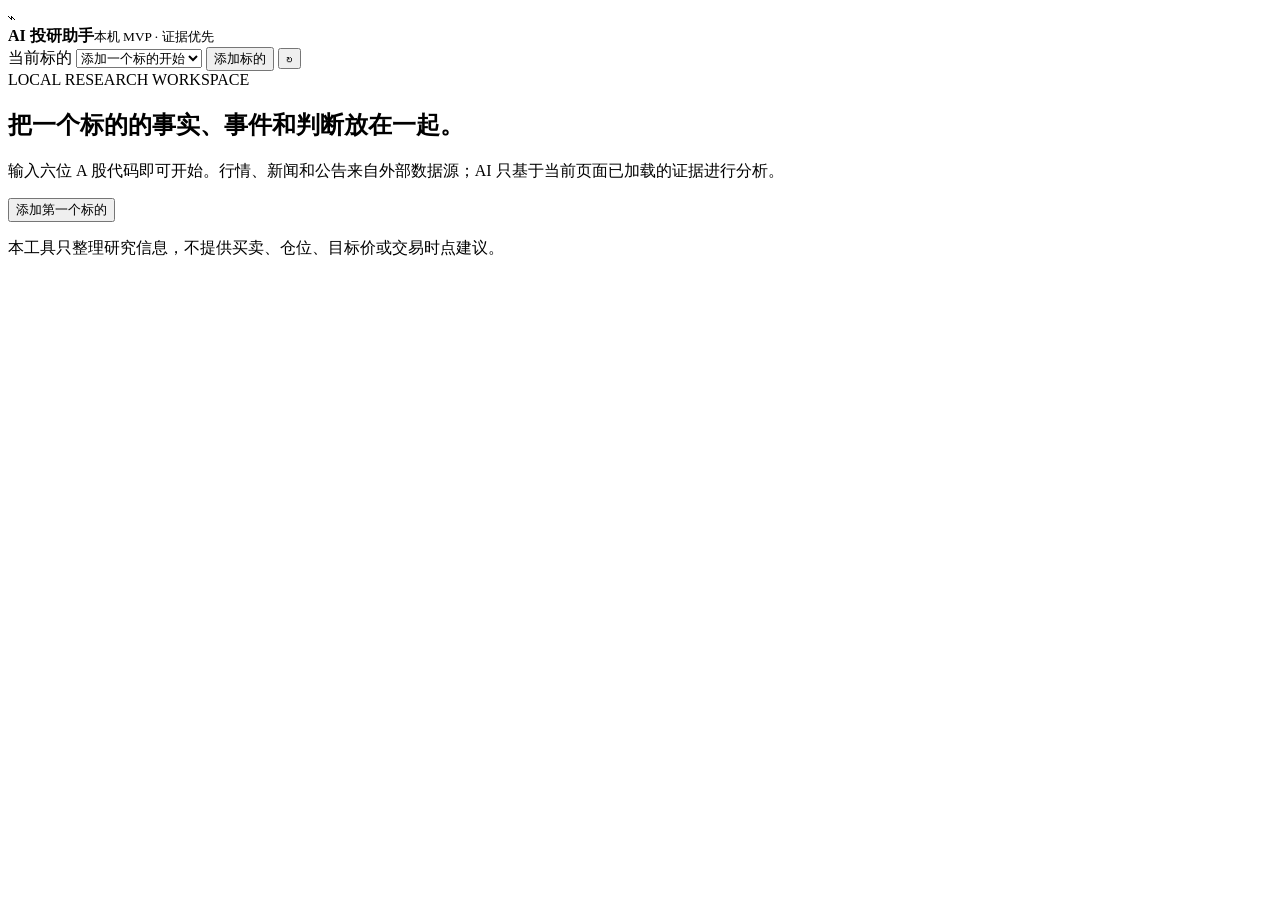
==== frontend/index.html @ 7544628b "feat: 完成本地投研助手 MVP" ====
<!doctype html>
<html lang="zh-CN">
<head>
  <meta charset="utf-8">
  <meta name="viewport" content="width=device-width, initial-scale=1">
  <meta name="color-scheme" content="light">
  <title>AI 投研助手 · 本机 MVP</title>
  <link rel="stylesheet" href="/styles.css">
</head>
<body data-api-root="/api">
  <header class="topbar">
    <div class="brand">
      <span class="brand-mark" aria-hidden="true">⌁</span>
      <div><strong>AI 投研助手</strong><small>本机 MVP · 证据优先</small></div>
    </div>
    <div class="toolbar">
      <label class="sr-only" for="asset-select">当前标的</label>
      <select id="asset-select" data-tour="asset" aria-label="当前标的">
        <option value="">添加一个标的开始</option>
      </select>
      <button class="button secondary" id="add-asset-button" type="button">添加标的</button>
      <button class="button secondary" id="toggle-type-button" type="button" hidden>标记持仓</button>
      <button class="button icon" id="refresh-button" type="button" aria-label="刷新数据" title="刷新数据">↻</button>
    </div>
  </header>

  <div id="global-status" class="status-bar" role="status" aria-live="polite"></div>

  <main class="page-shell">
    <section id="empty-state" class="empty-state">
      <div class="eyebrow">LOCAL RESEARCH WORKSPACE</div>
      <h1>把一个标的的事实、事件和判断放在一起。</h1>
      <p>输入六位 A 股代码即可开始。行情、新闻和公告来自外部数据源；AI 只基于当前页面已加载的证据进行分析。</p>
      <button class="button primary" type="button" data-action="open-add">添加第一个标的</button>
      <p class="muted small">本工具只整理研究信息，不提供买卖、仓位、目标价或交易时点建议。</p>
    </section>

    <section id="workspace" class="workspace" hidden>
      <div id="overview-loading" class="loading-card" hidden>正在加载行情与事件…</div>

      <section class="hero-card" aria-labelledby="asset-title">
        <div>
          <div class="eyebrow" id="asset-meta">标的</div>
          <h1 id="asset-title">—</h1>
          <p id="asset-subtitle" class="muted">等待数据</p>
        </div>
        <div id="snapshot" class="snapshot-grid" aria-label="行情摘要"></div>
      </section>

      <div id="data-notices" class="notice-stack"></div>

      <section class="content-grid">
        <div class="main-column">
          <section class="panel" data-tour="dynamic" aria-labelledby="events-title">
            <div class="panel-heading">
              <div><div class="eyebrow">DYNAMIC</div><h2 id="events-title">近期动态</h2></div>
              <span id="events-meta" class="muted small"></span>
            </div>
            <div id="events" class="event-list"></div>
          </section>

          <section class="panel" data-tour="thesis" aria-labelledby="analysis-title">
            <div class="panel-heading">
              <div><div class="eyebrow">GROUNDED ANALYSIS</div><h2 id="analysis-title">基于证据的分析</h2></div>
              <span id="analysis-state" class="status-pill neutral">尚未分析</span>
            </div>
            <div id="analysis" class="analysis-empty">选择一条动态后生成分析。切换标的或刷新页面不会自动调用模型。</div>
            <div id="analysis-actions" class="button-row" hidden>
              <button id="analyze-button" class="button primary" type="button">生成分析</button>
              <button id="open-source-button" class="button secondary" type="button">查看证据</button>
            </div>
          </section>

          <section class="panel" data-tour="actions" aria-labelledby="chat-title">
            <div class="panel-heading">
              <div><div class="eyebrow">FOLLOW-UP</div><h2 id="chat-title">继续追问</h2></div>
            </div>
            <div id="messages" class="messages"></div>
            <form id="chat-form" class="chat-form">
              <textarea id="chat-input" rows="2" maxlength="2000" placeholder="例如：这条事件触及我原来判断中的哪个假设？"></textarea>
              <button class="button primary" type="submit">发送问题</button>
            </form>
          </section>
        </div>

        <aside class="side-column">
          <section class="panel" aria-labelledby="market-title">
            <div class="panel-heading"><div><div class="eyebrow">MARKET</div><h2 id="market-title">日线与指标</h2></div></div>
            <div id="chart" class="chart" aria-label="日线价格图"></div>
            <div id="indicators" class="indicator-list"></div>
          </section>

          <section class="panel" aria-labelledby="thesis-form-title">
            <div class="panel-heading"><div><div class="eyebrow">YOUR THESIS</div><h2 id="thesis-form-title">我的判断</h2></div></div>
            <form id="thesis-form" class="stack-form">
              <label>核心判断<textarea id="thesis-core" rows="4" maxlength="2000" placeholder="写下你当前确认的判断"></textarea></label>
              <label>重点观察<textarea id="thesis-watch" rows="3" maxlength="2000" placeholder="哪些变量值得继续跟踪"></textarea></label>
              <label>失效条件<textarea id="thesis-invalid" rows="3" maxlength="2000" placeholder="什么变化会让判断需要重审"></textarea></label>
              <button class="button secondary" type="submit">保存新版本</button>
            </form>
            <div id="thesis-history" class="history-list"></div>
          </section>

          <section class="panel" aria-labelledby="sources-title">
            <div class="panel-heading"><div><div class="eyebrow">SOURCES</div><h2 id="sources-title">来源与证据</h2></div></div>
            <div id="sources" class="source-list"></div>
          </section>
        </aside>
      </section>
    </section>
  </main>

  <div id="add-modal" class="modal-backdrop" hidden>
    <section class="modal" role="dialog" aria-modal="true" aria-labelledby="add-title">
      <div class="modal-heading"><div><div class="eyebrow">ADD ASSET</div><h2 id="add-title">添加标的</h2></div><button class="icon close-modal" type="button" aria-label="关闭">×</button></div>
      <form id="add-form" class="stack-form">
        <label>股票代码或名称<input id="stock-query" autocomplete="off" placeholder="例如 600519 或 贵州茅台" required></label>
        <div class="button-row"><button class="button secondary" id="search-button" type="button">搜索</button><button class="button primary" id="direct-add-button" type="submit">直接添加代码</button></div>
        <div id="search-results" class="search-results"></div>
      </form>
      <p class="muted small">搜索依赖股票清单接口；若接口暂不可用，可以直接输入六位代码添加。</p>
    </section>
  </div>

  <div id="evidence-modal" class="modal-backdrop" hidden>
    <section class="modal evidence-modal" role="dialog" aria-modal="true" aria-labelledby="evidence-title">
      <div class="modal-heading"><div><div class="eyebrow">EVIDENCE</div><h2 id="evidence-title">证据详情</h2></div><button class="icon close-evidence" type="button" aria-label="关闭">×</button></div>
      <div id="evidence-detail"></div>
    </section>
  </div>

  <script type="module" src="/app.js"></script>
</body>
</html>
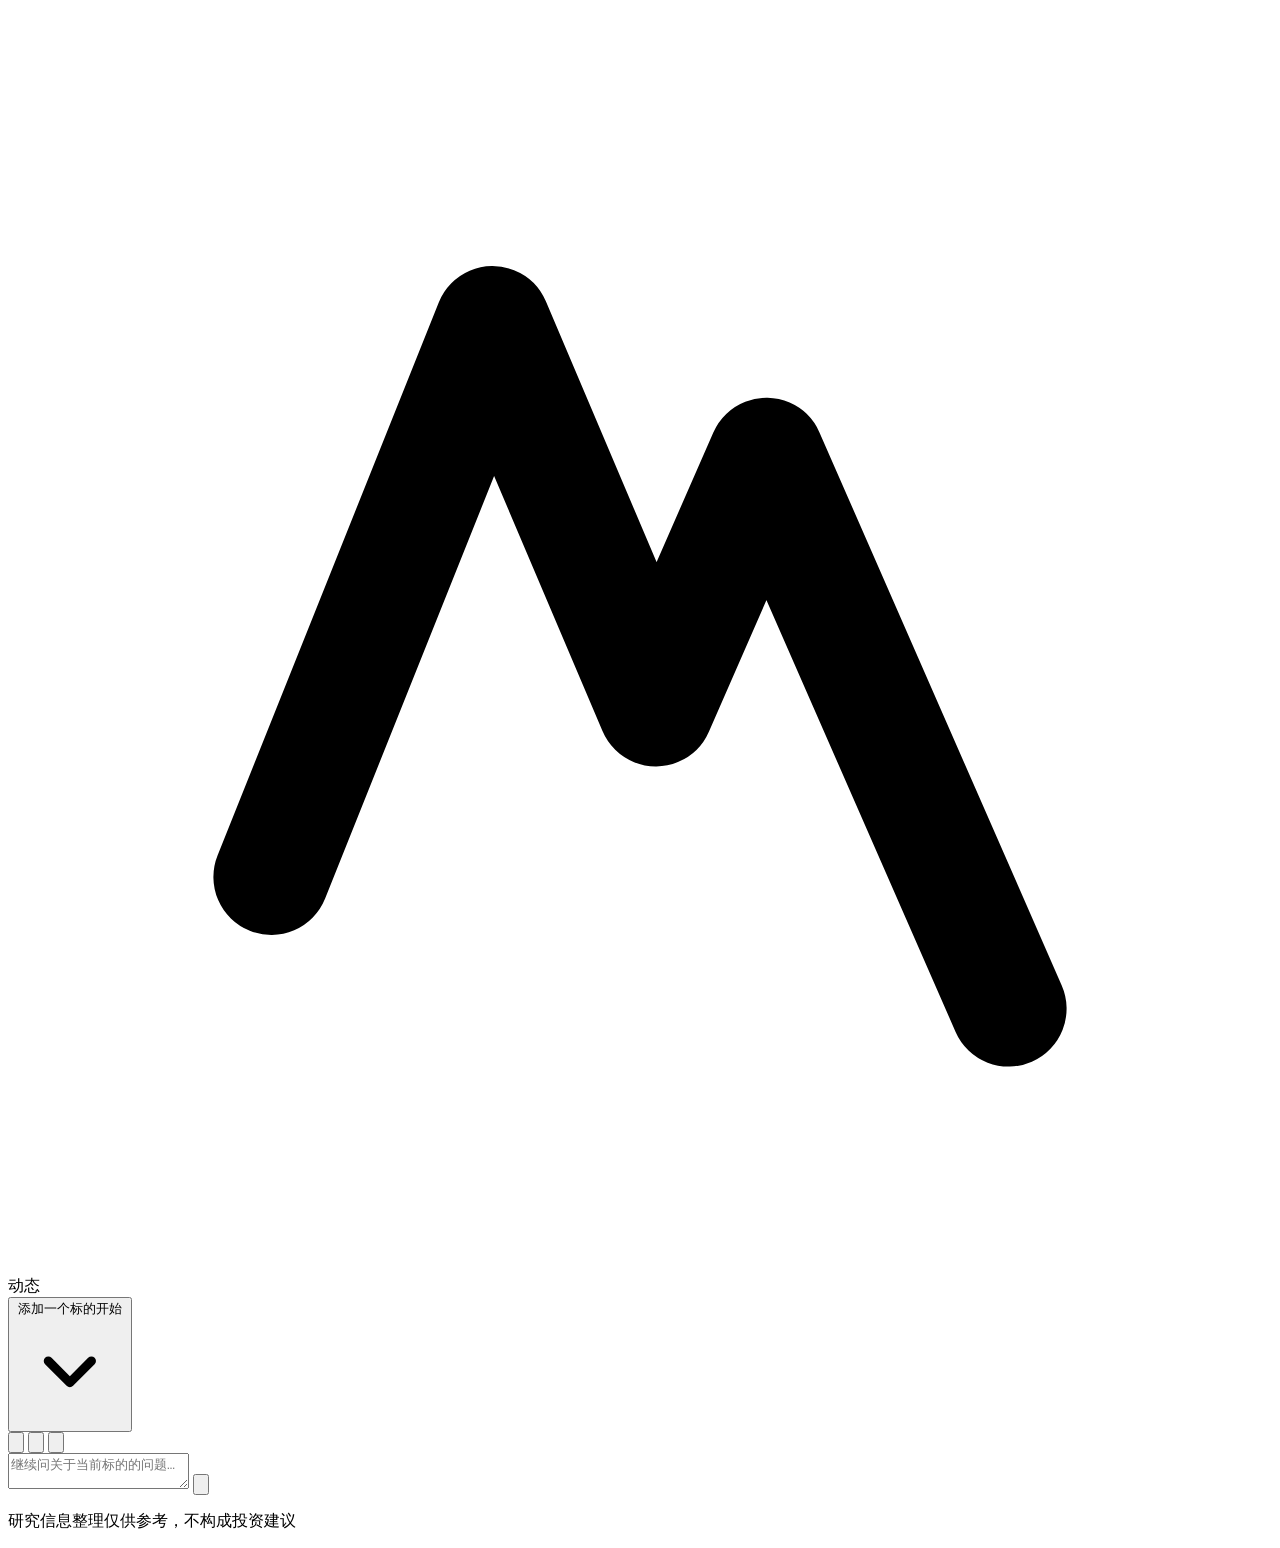
==== commit 6e00cc74: "feat: add importance timeline drill-down" ====
--- a/frontend/index.html
+++ b/frontend/index.html
@@ -3,132 +3,63 @@
 <head>
   <meta charset="utf-8">
   <meta name="viewport" content="width=device-width, initial-scale=1">
-  <meta name="color-scheme" content="light">
-  <title>AI 投研助手 · 本机 MVP</title>
-  <link rel="stylesheet" href="/styles.css">
+  <title>动态 · TradingBuddy</title>
+  <link rel="stylesheet" href="/styles.css?v=20260913-scroll-fix">
 </head>
 <body data-api-root="/api">
-  <header class="topbar">
-    <div class="brand">
-      <span class="brand-mark" aria-hidden="true">⌁</span>
-      <div><strong>AI 投研助手</strong><small>本机 MVP · 证据优先</small></div>
+  <div class="app-shell">
+    <header class="topbar chrome">
+      <div class="brand">
+        <span class="brand-mark" aria-hidden="true">
+          <svg viewBox="0 0 24 24" fill="none"><path d="M5 16.5 9.2 6l3.1 7.3 2.1-4.8L19 19" stroke="currentColor" stroke-width="2.2" stroke-linecap="round" stroke-linejoin="round"/></svg>
+        </span>
+        <span>动态</span>
+      </div>
+      <div class="asset-control">
+        <button id="asset-switcher" class="asset-switcher pressable" type="button" aria-haspopup="listbox" aria-expanded="false" data-tour="asset">
+          <span id="asset-switcher-label">添加一个标的开始</span>
+          <svg viewBox="0 0 20 20" fill="none" aria-hidden="true"><path d="m6 8 4 4 4-4" stroke="currentColor" stroke-width="1.7" stroke-linecap="round" stroke-linejoin="round"/></svg>
+        </button>
+        <div class="asset-popover" id="asset-popover" role="listbox" aria-label="选择标的"></div>
+      </div>
+      <div class="top-actions">
+        <button class="icon-button pressable" type="button" data-start-tour aria-label="使用指引" title="使用指引">
+          <svg viewBox="0 0 24 24" fill="none" aria-hidden="true"><circle cx="12" cy="12" r="9" stroke="currentColor" stroke-width="1.6"/><path d="M9.7 9a2.45 2.45 0 0 1 4.75.8c0 1.7-2.45 2-2.45 3.7" stroke="currentColor" stroke-width="1.7" stroke-linecap="round"/><circle cx="12" cy="17" r="1" fill="currentColor"/></svg>
+        </button>
+        <button class="icon-button pressable" type="button" data-sheet="archive" data-tour="archive" aria-label="研究档案" title="研究档案">
+          <svg viewBox="0 0 24 24" fill="none" aria-hidden="true"><path d="M8.5 18.5h7M9 21h6M8 14.2a6.5 6.5 0 1 1 8 0c-1 .75-1.35 1.55-1.5 2.3h-5c-.15-.75-.5-1.55-1.5-2.3Z" stroke="currentColor" stroke-width="1.65" stroke-linecap="round" stroke-linejoin="round"/></svg>
+        </button>
+        <button class="icon-button pressable" type="button" data-sheet="settings" aria-label="设置" title="设置">
+          <svg viewBox="0 0 24 24" fill="none" aria-hidden="true"><circle cx="12" cy="12" r="3" stroke="currentColor" stroke-width="1.65"/><path d="M19 13.2v-2.4l-2.1-.7a7 7 0 0 0-.6-1.4l1-2-1.7-1.7-2 1a7 7 0 0 0-1.4-.6L11.5 3h-2.4l-.7 2.1a7 7 0 0 0-1.4.6l-2-1-1.7 1.7-1 2 2.1.7a7 7 0 0 0-.6 1.4l-2.1.7v2.4l2.1.7a7 7 0 0 0 .6 1.4l-1 2L5 18.7l2-1a7 7 0 0 0 1.4.6l.7 2.1h2.4l.7-2.1a7 7 0 0 0 1.4-.6l2 1 1.7-1.7-1-2a7 7 0 0 0 .6-1.4l2.1-.7Z" stroke="currentColor" stroke-width="1.45" stroke-linecap="round" stroke-linejoin="round"/></svg>
+        </button>
+      </div>
+    </header>
+    <div class="workspace">
+      <div class="conversation-scroll">
+        <main id="conversation" class="conversation" aria-live="polite"></main>
+      </div>
+      <div class="composer-dock">
+        <form id="composer" class="composer chrome" data-tour="composer">
+          <textarea name="prompt" aria-label="继续追问" placeholder="继续问关于当前标的的问题…"></textarea>
+          <button class="send-button pressable" type="submit" aria-label="发送">
+            <svg viewBox="0 0 24 24" fill="none" aria-hidden="true"><path d="m5 12 7-7 7 7M12 5v14" stroke="currentColor" stroke-width="2" stroke-linecap="round" stroke-linejoin="round"/></svg>
+          </button>
+        </form>
+        <p class="composer-note">研究信息整理仅供参考，不构成投资建议</p>
+      </div>
     </div>
-    <div class="toolbar">
-      <label class="sr-only" for="asset-select">当前标的</label>
-      <select id="asset-select" data-tour="asset" aria-label="当前标的">
-        <option value="">添加一个标的开始</option>
-      </select>
-      <button class="button secondary" id="add-asset-button" type="button">添加标的</button>
-      <button class="button secondary" id="toggle-type-button" type="button" hidden>标记持仓</button>
-      <button class="button icon" id="refresh-button" type="button" aria-label="刷新数据" title="刷新数据">↻</button>
-    </div>
-  </header>
-
-  <div id="global-status" class="status-bar" role="status" aria-live="polite"></div>
-
-  <main class="page-shell">
-    <section id="empty-state" class="empty-state">
-      <div class="eyebrow">LOCAL RESEARCH WORKSPACE</div>
-      <h1>把一个标的的事实、事件和判断放在一起。</h1>
-      <p>输入六位 A 股代码即可开始。行情、新闻和公告来自外部数据源；AI 只基于当前页面已加载的证据进行分析。</p>
-      <button class="button primary" type="button" data-action="open-add">添加第一个标的</button>
-      <p class="muted small">本工具只整理研究信息，不提供买卖、仓位、目标价或交易时点建议。</p>
-    </section>
-
-    <section id="workspace" class="workspace" hidden>
-      <div id="overview-loading" class="loading-card" hidden>正在加载行情与事件…</div>
-
-      <section class="hero-card" aria-labelledby="asset-title">
-        <div>
-          <div class="eyebrow" id="asset-meta">标的</div>
-          <h1 id="asset-title">—</h1>
-          <p id="asset-subtitle" class="muted">等待数据</p>
-        </div>
-        <div id="snapshot" class="snapshot-grid" aria-label="行情摘要"></div>
-      </section>
-
-      <div id="data-notices" class="notice-stack"></div>
-
-      <section class="content-grid">
-        <div class="main-column">
-          <section class="panel" data-tour="dynamic" aria-labelledby="events-title">
-            <div class="panel-heading">
-              <div><div class="eyebrow">DYNAMIC</div><h2 id="events-title">近期动态</h2></div>
-              <span id="events-meta" class="muted small"></span>
-            </div>
-            <div id="events" class="event-list"></div>
-          </section>
-
-          <section class="panel" data-tour="thesis" aria-labelledby="analysis-title">
-            <div class="panel-heading">
-              <div><div class="eyebrow">GROUNDED ANALYSIS</div><h2 id="analysis-title">基于证据的分析</h2></div>
-              <span id="analysis-state" class="status-pill neutral">尚未分析</span>
-            </div>
-            <div id="analysis" class="analysis-empty">选择一条动态后生成分析。切换标的或刷新页面不会自动调用模型。</div>
-            <div id="analysis-actions" class="button-row" hidden>
-              <button id="analyze-button" class="button primary" type="button">生成分析</button>
-              <button id="open-source-button" class="button secondary" type="button">查看证据</button>
-            </div>
-          </section>
-
-          <section class="panel" data-tour="actions" aria-labelledby="chat-title">
-            <div class="panel-heading">
-              <div><div class="eyebrow">FOLLOW-UP</div><h2 id="chat-title">继续追问</h2></div>
-            </div>
-            <div id="messages" class="messages"></div>
-            <form id="chat-form" class="chat-form">
-              <textarea id="chat-input" rows="2" maxlength="2000" placeholder="例如：这条事件触及我原来判断中的哪个假设？"></textarea>
-              <button class="button primary" type="submit">发送问题</button>
-            </form>
-          </section>
-        </div>
-
-        <aside class="side-column">
-          <section class="panel" aria-labelledby="market-title">
-            <div class="panel-heading"><div><div class="eyebrow">MARKET</div><h2 id="market-title">日线与指标</h2></div></div>
-            <div id="chart" class="chart" aria-label="日线价格图"></div>
-            <div id="indicators" class="indicator-list"></div>
-          </section>
-
-          <section class="panel" aria-labelledby="thesis-form-title">
-            <div class="panel-heading"><div><div class="eyebrow">YOUR THESIS</div><h2 id="thesis-form-title">我的判断</h2></div></div>
-            <form id="thesis-form" class="stack-form">
-              <label>核心判断<textarea id="thesis-core" rows="4" maxlength="2000" placeholder="写下你当前确认的判断"></textarea></label>
-              <label>重点观察<textarea id="thesis-watch" rows="3" maxlength="2000" placeholder="哪些变量值得继续跟踪"></textarea></label>
-              <label>失效条件<textarea id="thesis-invalid" rows="3" maxlength="2000" placeholder="什么变化会让判断需要重审"></textarea></label>
-              <button class="button secondary" type="submit">保存新版本</button>
-            </form>
-            <div id="thesis-history" class="history-list"></div>
-          </section>
-
-          <section class="panel" aria-labelledby="sources-title">
-            <div class="panel-heading"><div><div class="eyebrow">SOURCES</div><h2 id="sources-title">来源与证据</h2></div></div>
-            <div id="sources" class="source-list"></div>
-          </section>
-        </aside>
-      </section>
-    </section>
-  </main>
-
-  <div id="add-modal" class="modal-backdrop" hidden>
-    <section class="modal" role="dialog" aria-modal="true" aria-labelledby="add-title">
-      <div class="modal-heading"><div><div class="eyebrow">ADD ASSET</div><h2 id="add-title">添加标的</h2></div><button class="icon close-modal" type="button" aria-label="关闭">×</button></div>
-      <form id="add-form" class="stack-form">
-        <label>股票代码或名称<input id="stock-query" autocomplete="off" placeholder="例如 600519 或 贵州茅台" required></label>
-        <div class="button-row"><button class="button secondary" id="search-button" type="button">搜索</button><button class="button primary" id="direct-add-button" type="submit">直接添加代码</button></div>
-        <div id="search-results" class="search-results"></div>
-      </form>
-      <p class="muted small">搜索依赖股票清单接口；若接口暂不可用，可以直接输入六位代码添加。</p>
-    </section>
   </div>
-
-  <div id="evidence-modal" class="modal-backdrop" hidden>
-    <section class="modal evidence-modal" role="dialog" aria-modal="true" aria-labelledby="evidence-title">
-      <div class="modal-heading"><div><div class="eyebrow">EVIDENCE</div><h2 id="evidence-title">证据详情</h2></div><button class="icon close-evidence" type="button" aria-label="关闭">×</button></div>
-      <div id="evidence-detail"></div>
-    </section>
+  <aside id="detail-sheet" class="sheet" role="dialog" aria-modal="false" aria-hidden="true" aria-labelledby="sheet-title" tabindex="-1"></aside>
+  <div id="toast" class="toast" role="status" aria-live="polite"></div>
+  <div id="tour-layer" class="tour-layer" hidden>
+    <div class="tour-mask tour-mask-top"></div>
+    <div class="tour-mask tour-mask-left"></div>
+    <div class="tour-mask tour-mask-right"></div>
+    <div class="tour-mask tour-mask-bottom"></div>
+    <div id="tour-focus-ring" class="tour-focus-ring"></div>
+    <div id="tour-blocker" class="tour-blocker" aria-hidden="true"></div>
+    <section id="tour-popover" class="tour-popover" role="dialog" aria-modal="true" aria-labelledby="tour-title" aria-describedby="tour-body"></section>
   </div>
-
-  <script type="module" src="/app.js"></script>
+  <script type="module" src="/app.js?v=20260913-importance"></script>
 </body>
 </html>
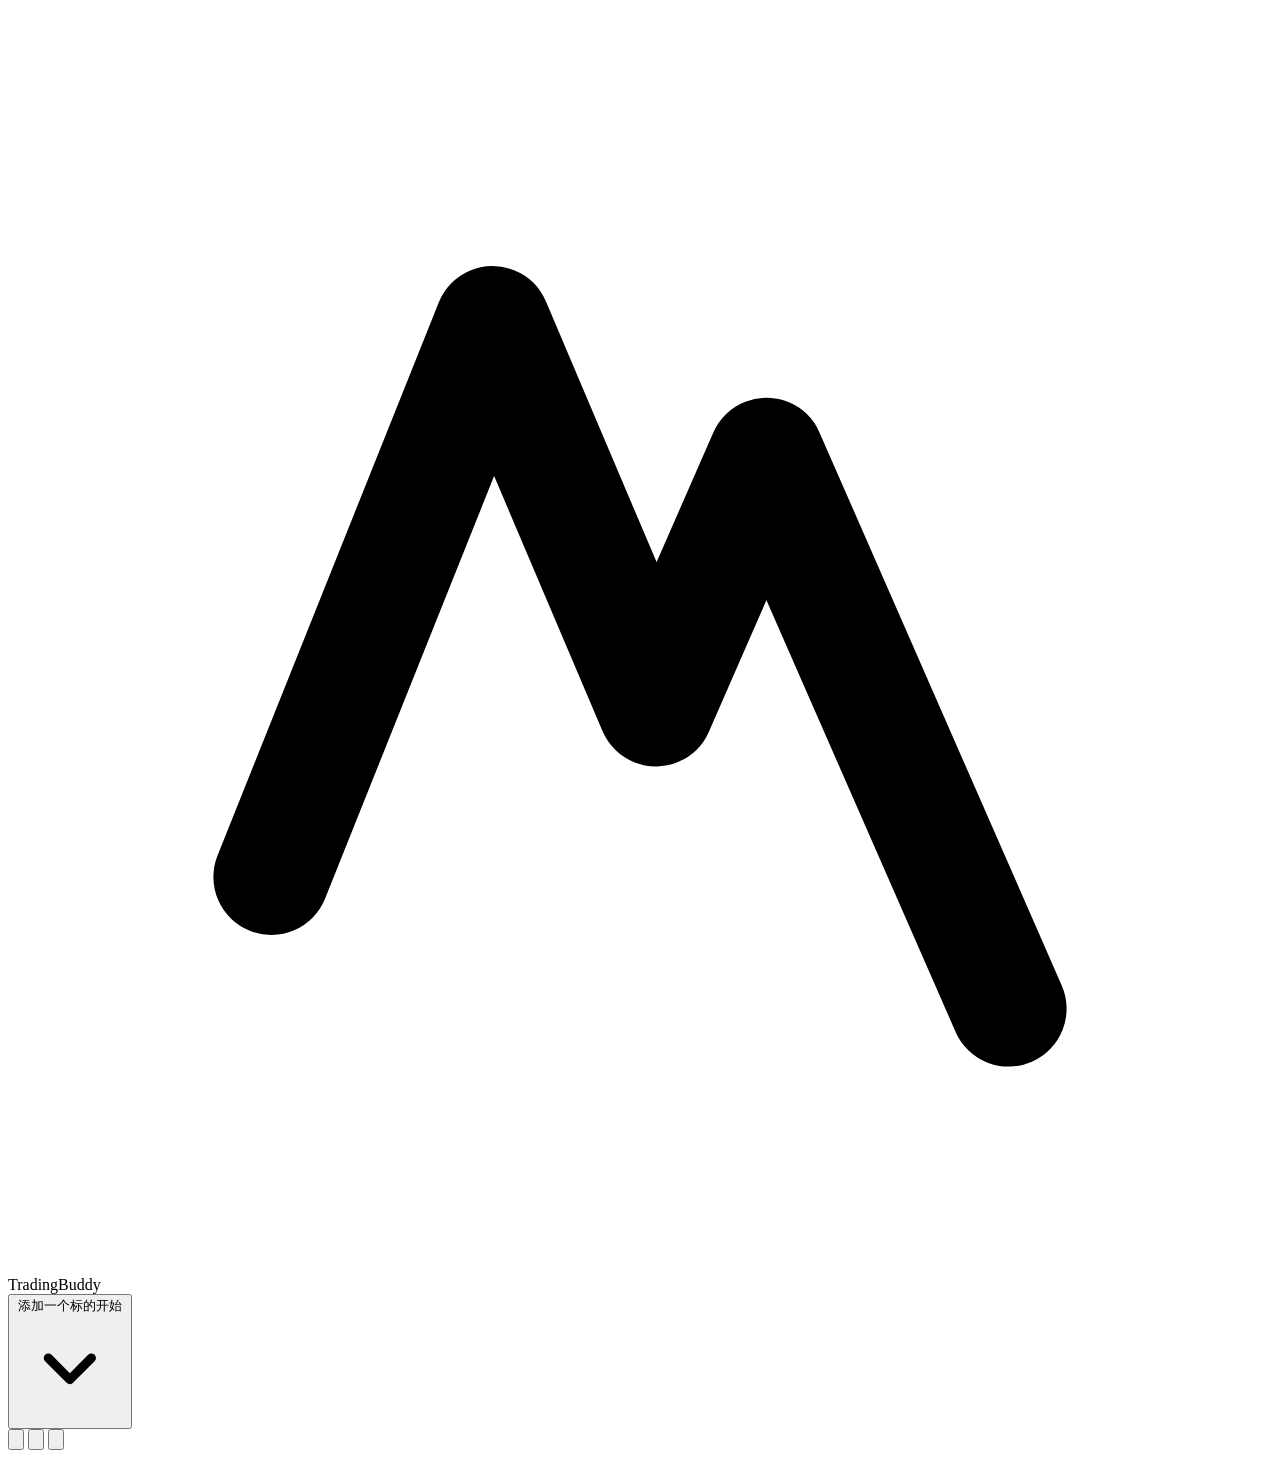
==== commit d19c9857: "feat: add visitor AI settings and source-only mode" ====
--- a/frontend/index.html
+++ b/frontend/index.html
@@ -3,8 +3,8 @@
 <head>
   <meta charset="utf-8">
   <meta name="viewport" content="width=device-width, initial-scale=1">
-  <title>动态 · TradingBuddy</title>
-  <link rel="stylesheet" href="/styles.css?v=20260913-scroll-fix">
+  <title>TradingBuddy</title>
+  <link rel="stylesheet" href="/styles.css?v=20260920-visitor-ai">
 </head>
 <body data-api-root="/api">
   <div class="app-shell">
@@ -13,7 +13,7 @@
         <span class="brand-mark" aria-hidden="true">
           <svg viewBox="0 0 24 24" fill="none"><path d="M5 16.5 9.2 6l3.1 7.3 2.1-4.8L19 19" stroke="currentColor" stroke-width="2.2" stroke-linecap="round" stroke-linejoin="round"/></svg>
         </span>
-        <span>动态</span>
+        <span>TradingBuddy</span>
       </div>
       <div class="asset-control">
         <button id="asset-switcher" class="asset-switcher pressable" type="button" aria-haspopup="listbox" aria-expanded="false" data-tour="asset">
@@ -29,7 +29,7 @@
         <button class="icon-button pressable" type="button" data-sheet="archive" data-tour="archive" aria-label="研究档案" title="研究档案">
           <svg viewBox="0 0 24 24" fill="none" aria-hidden="true"><path d="M8.5 18.5h7M9 21h6M8 14.2a6.5 6.5 0 1 1 8 0c-1 .75-1.35 1.55-1.5 2.3h-5c-.15-.75-.5-1.55-1.5-2.3Z" stroke="currentColor" stroke-width="1.65" stroke-linecap="round" stroke-linejoin="round"/></svg>
         </button>
-        <button class="icon-button pressable" type="button" data-sheet="settings" aria-label="设置" title="设置">
+        <button class="icon-button pressable" type="button" data-sheet="settings" data-tour="settings" aria-label="设置" title="设置">
           <svg viewBox="0 0 24 24" fill="none" aria-hidden="true"><circle cx="12" cy="12" r="3" stroke="currentColor" stroke-width="1.65"/><path d="M19 13.2v-2.4l-2.1-.7a7 7 0 0 0-.6-1.4l1-2-1.7-1.7-2 1a7 7 0 0 0-1.4-.6L11.5 3h-2.4l-.7 2.1a7 7 0 0 0-1.4.6l-2-1-1.7 1.7-1 2 2.1.7a7 7 0 0 0-.6 1.4l-2.1.7v2.4l2.1.7a7 7 0 0 0 .6 1.4l-1 2L5 18.7l2-1a7 7 0 0 0 1.4.6l.7 2.1h2.4l.7-2.1a7 7 0 0 0 1.4-.6l2 1 1.7-1.7-1-2a7 7 0 0 0 .6-1.4l2.1-.7Z" stroke="currentColor" stroke-width="1.45" stroke-linecap="round" stroke-linejoin="round"/></svg>
         </button>
       </div>
@@ -38,7 +38,7 @@
       <div class="conversation-scroll">
         <main id="conversation" class="conversation" aria-live="polite"></main>
       </div>
-      <div class="composer-dock">
+      <div id="composer-dock" class="composer-dock" hidden>
         <form id="composer" class="composer chrome" data-tour="composer">
           <textarea name="prompt" aria-label="继续追问" placeholder="继续问关于当前标的的问题…"></textarea>
           <button class="send-button pressable" type="submit" aria-label="发送">
@@ -60,6 +60,6 @@
     <div id="tour-blocker" class="tour-blocker" aria-hidden="true"></div>
     <section id="tour-popover" class="tour-popover" role="dialog" aria-modal="true" aria-labelledby="tour-title" aria-describedby="tour-body"></section>
   </div>
-  <script type="module" src="/app.js?v=20260913-importance"></script>
+  <script type="module" src="/app.js?v=20260920-visitor-ai"></script>
 </body>
 </html>
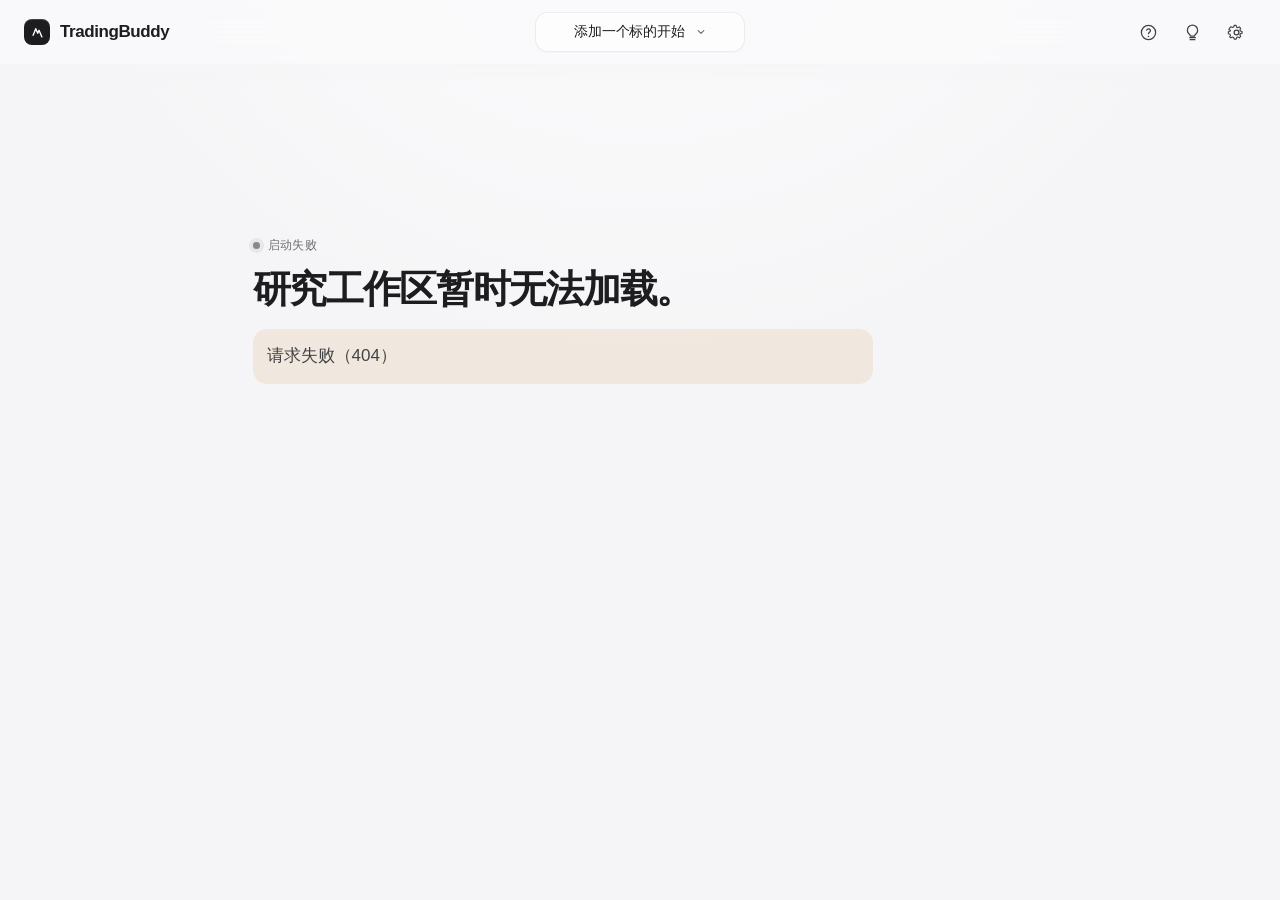
==== commit 594e4732: "fix: support local frontend preview" ====
--- a/frontend/index.html
+++ b/frontend/index.html
@@ -4,7 +4,7 @@
   <meta charset="utf-8">
   <meta name="viewport" content="width=device-width, initial-scale=1">
   <title>TradingBuddy</title>
-  <link rel="stylesheet" href="/styles.css?v=20260920-visitor-ai">
+  <link rel="stylesheet" href="styles.css?v=20261003-source-sync">
 </head>
 <body data-api-root="/api">
   <div class="app-shell">
@@ -60,6 +60,6 @@
     <div id="tour-blocker" class="tour-blocker" aria-hidden="true"></div>
     <section id="tour-popover" class="tour-popover" role="dialog" aria-modal="true" aria-labelledby="tour-title" aria-describedby="tour-body"></section>
   </div>
-  <script type="module" src="/app.js?v=20260920-visitor-ai"></script>
+  <script type="module" src="app.js?v=20261003-source-sync"></script>
 </body>
 </html>
--- a/frontend/styles.css
+++ b/frontend/styles.css
@@ -0,0 +1,1775 @@
+:root {
+  color-scheme: light;
+  --canvas: #f5f5f7;
+  --paper: #ffffff;
+  --ink: #1d1d1f;
+  --ink-soft: #424245;
+  --muted: #6e6e73;
+  --faint: #86868b;
+  --line: rgba(29, 29, 31, 0.10);
+  --line-strong: rgba(29, 29, 31, 0.16);
+  --blue: #0071e3;
+  --blue-pressed: #0068d1;
+  --blue-wash: rgba(0, 113, 227, 0.08);
+  --green: #248a3d;
+  --green-wash: rgba(36, 138, 61, 0.09);
+  --amber: #9a6700;
+  --amber-wash: rgba(190, 120, 0, 0.10);
+  --red: #d70015;
+  --chrome: rgba(250, 250, 252, 0.78);
+  --sheet: rgba(255, 255, 255, 0.92);
+  --shadow-float: 0 14px 44px rgba(0, 0, 0, 0.09), 0 2px 8px rgba(0, 0, 0, 0.04);
+  --shadow-sheet: -18px 0 60px rgba(0, 0, 0, 0.10), -1px 0 rgba(0, 0, 0, 0.05);
+  --content-width: 760px;
+  font-family: -apple-system, BlinkMacSystemFont, "SF Pro Text", "PingFang SC", "Helvetica Neue", Arial, sans-serif;
+  font-size: 16px;
+  font-optical-sizing: auto;
+}
+
+* { box-sizing: border-box; }
+
+html, body { height: 100%; }
+
+body {
+  margin: 0;
+  overflow: hidden;
+  background: var(--canvas);
+  color: var(--ink);
+  -webkit-font-smoothing: antialiased;
+  text-rendering: optimizeLegibility;
+}
+
+button, textarea { font: inherit; }
+
+button {
+  color: inherit;
+  -webkit-tap-highlight-color: transparent;
+}
+
+button, [role="button"] { touch-action: manipulation; }
+
+.app-shell {
+  height: 100vh;
+  height: 100dvh;
+  min-height: 0;
+  display: grid;
+  grid-template-rows: auto minmax(0, 1fr);
+  background:
+    radial-gradient(circle at 50% -28%, rgba(255, 255, 255, 0.95), transparent 48%),
+    var(--canvas);
+}
+
+.chrome {
+  background: var(--chrome);
+  backdrop-filter: blur(24px) saturate(180%);
+  -webkit-backdrop-filter: blur(24px) saturate(180%);
+}
+
+.topbar {
+  position: relative;
+  z-index: 30;
+  height: 64px;
+  display: grid;
+  grid-template-columns: 1fr auto 1fr;
+  align-items: center;
+  gap: 20px;
+  padding: 0 24px;
+}
+
+.topbar::after {
+  content: "";
+  position: absolute;
+  inset: auto 0 0;
+  height: 18px;
+  transform: translateY(100%);
+  pointer-events: none;
+  background: linear-gradient(to bottom, rgba(245, 245, 247, 0.78), transparent);
+}
+
+.brand {
+  display: inline-flex;
+  align-items: center;
+  gap: 10px;
+  width: max-content;
+  font-size: 17px;
+  font-weight: 660;
+  letter-spacing: -0.025em;
+}
+
+.brand-mark {
+  width: 26px;
+  height: 26px;
+  display: grid;
+  place-items: center;
+  border-radius: 8px;
+  background: var(--ink);
+  color: white;
+  box-shadow: inset 0 1px rgba(255, 255, 255, 0.16);
+}
+
+.brand-mark svg { width: 15px; height: 15px; }
+
+.top-actions {
+  justify-self: end;
+  display: flex;
+  align-items: center;
+  gap: 4px;
+}
+
+.pressable {
+  border: 0;
+  cursor: pointer;
+  transition: transform 180ms cubic-bezier(.2, .8, .2, 1), background-color 180ms ease, color 180ms ease;
+}
+
+.pressable:active {
+  transform: scale(0.97);
+  transition: transform 100ms ease-out;
+}
+
+.icon-button {
+  width: 40px;
+  height: 40px;
+  display: grid;
+  place-items: center;
+  border-radius: 12px;
+  background: transparent;
+  color: var(--ink-soft);
+}
+
+.icon-button:hover { background: rgba(0, 0, 0, 0.045); }
+.icon-button svg { width: 19px; height: 19px; }
+
+.asset-control { position: relative; justify-self: center; }
+
+.asset-switcher {
+  min-width: 210px;
+  height: 40px;
+  display: flex;
+  align-items: center;
+  justify-content: center;
+  gap: 9px;
+  padding: 0 12px 0 14px;
+  border: 1px solid rgba(29, 29, 31, 0.08);
+  border-radius: 13px;
+  background: rgba(255, 255, 255, 0.64);
+  box-shadow: 0 1px 1px rgba(0, 0, 0, 0.03), inset 0 1px rgba(255, 255, 255, 0.65);
+  font-size: 14px;
+  font-weight: 580;
+  letter-spacing: -0.01em;
+}
+
+.asset-switcher:hover { background: rgba(255, 255, 255, 0.9); }
+.asset-switcher svg { width: 14px; height: 14px; color: var(--muted); }
+
+.asset-popover {
+  position: absolute;
+  top: calc(100% + 9px);
+  left: 50%;
+  width: 288px;
+  padding: 8px;
+  border: 1px solid rgba(255, 255, 255, 0.68);
+  border-radius: 18px;
+  background: rgba(255, 255, 255, 0.88);
+  backdrop-filter: blur(28px) saturate(180%);
+  -webkit-backdrop-filter: blur(28px) saturate(180%);
+  box-shadow: var(--shadow-float);
+  transform: translate(-50%, -8px) scale(0.97);
+  transform-origin: 50% 0;
+  opacity: 0;
+  pointer-events: none;
+  transition: opacity 180ms ease, transform 260ms cubic-bezier(.2, .8, .2, 1);
+}
+
+.asset-popover.is-open {
+  transform: translate(-50%, 0) scale(1);
+  opacity: 1;
+  pointer-events: auto;
+}
+
+.asset-option {
+  width: 100%;
+  min-height: 52px;
+  display: grid;
+  grid-template-columns: 34px 1fr auto;
+  align-items: center;
+  gap: 10px;
+  padding: 7px 9px;
+  border: 0;
+  border-radius: 12px;
+  background: transparent;
+  text-align: left;
+}
+
+.asset-option:hover { background: rgba(0, 0, 0, 0.045); }
+.asset-option[aria-checked="true"] { background: var(--blue-wash); }
+
+.asset-avatar {
+  width: 34px;
+  height: 34px;
+  display: grid;
+  place-items: center;
+  border-radius: 10px;
+  color: white;
+  font-size: 12px;
+  font-weight: 720;
+  letter-spacing: -0.02em;
+}
+
+.asset-avatar.tencent { background: linear-gradient(145deg, #2f80ed, #1463c7); }
+.asset-avatar.moutai { background: linear-gradient(145deg, #c52233, #8d1220); }
+
+.asset-name { display: block; font-size: 14px; font-weight: 620; }
+.asset-kind { display: block; margin-top: 2px; color: var(--muted); font-size: 12px; }
+.checkmark { color: var(--blue); opacity: 0; }
+.asset-option[aria-checked="true"] .checkmark { opacity: 1; }
+
+.popover-divider { height: 1px; margin: 7px 8px; background: var(--line); }
+
+.manage-assets {
+  width: 100%;
+  height: 42px;
+  padding: 0 11px;
+  border: 0;
+  border-radius: 11px;
+  background: transparent;
+  color: var(--blue);
+  text-align: left;
+  font-size: 14px;
+  font-weight: 560;
+}
+
+.manage-assets:hover { background: var(--blue-wash); }
+
+.workspace {
+  position: relative;
+  height: 100%;
+  min-height: 0;
+  overflow: hidden;
+}
+
+.conversation-scroll {
+  height: 100%;
+  overflow: auto;
+  overscroll-behavior: contain;
+  scrollbar-gutter: stable;
+}
+
+.conversation {
+  width: min(var(--content-width), calc(100% - 48px));
+  min-height: 100%;
+  margin: 0 auto;
+  padding: 74px 0 188px;
+}
+
+.app-shell.ai-disabled .conversation { padding-bottom: 72px; }
+
+.context-line {
+  display: flex;
+  align-items: baseline;
+  gap: 9px;
+  margin-bottom: 34px;
+  color: var(--muted);
+  font-size: 13px;
+  letter-spacing: 0.005em;
+}
+
+.context-line strong { color: var(--ink-soft); font-weight: 620; }
+.context-dot { color: #b7b7bc; }
+
+.feed-toolbar {
+  display: flex;
+  align-items: center;
+  justify-content: space-between;
+  gap: 16px;
+  margin: -12px 0 38px;
+  padding: 11px 13px 11px 15px;
+  border: 1px solid var(--line);
+  border-radius: 15px;
+  background: rgba(255,255,255,.52);
+}
+
+.feed-status { display: flex; align-items: center; gap: 9px; color: var(--ink-soft); font-size: 12px; font-weight: 590; }
+.feed-pulse { width: 7px; height: 7px; border-radius: 50%; background: var(--blue); box-shadow: 0 0 0 4px var(--blue-wash); }
+.simulate-button { min-height: 32px; padding: 0 11px; border: 0; border-radius: 10px; background: var(--blue-wash); color: var(--blue); font-size: 12px; font-weight: 640; cursor: pointer; }
+
+.push-message {
+  margin-bottom: 34px;
+  padding: 17px 18px;
+  border: 1px solid var(--line);
+  border-radius: 18px;
+  background: rgba(255,255,255,.56);
+  animation: materialize 260ms cubic-bezier(.2,.8,.2,1);
+}
+
+.push-meta { display: flex; flex-wrap: wrap; align-items: center; gap: 7px; color: var(--muted); font-size: 11px; }
+.unread-dot { width: 7px; height: 7px; border-radius: 50%; background: var(--blue); box-shadow: 0 0 0 3px var(--blue-wash); }
+.push-priority { padding: 3px 7px; border-radius: 999px; background: var(--amber-wash); color: var(--amber); font-weight: 640; }
+.push-message h2 { margin-top: 12px; }
+.push-summary { margin: 9px 0 0; color: var(--ink-soft); font-size: 14px; line-height: 1.62; }
+.push-reason { margin: 12px 0 0; padding-top: 11px; border-top: 1px solid var(--line); color: var(--muted); font-size: 11px; line-height: 1.5; }
+
+.thinking-state { display: inline-flex; align-items: center; gap: 8px; color: var(--muted); font-size: 13px; }
+.thinking-dots { display: inline-flex; gap: 3px; }
+.thinking-dots i { width: 4px; height: 4px; border-radius: 50%; background: var(--muted); animation: thinking 1s ease-in-out infinite; }
+.thinking-dots i:nth-child(2) { animation-delay: .14s; }
+.thinking-dots i:nth-child(3) { animation-delay: .28s; }
+@keyframes thinking { 0%, 70%, 100% { opacity: .28; transform: translateY(0); } 35% { opacity: 1; transform: translateY(-2px); } }
+
+.stream-cursor::after { content: ""; display: inline-block; width: 2px; height: 1em; margin-left: 3px; vertical-align: -.15em; background: var(--blue); animation: blink .8s steps(1) infinite; }
+@keyframes blink { 50% { opacity: 0; } }
+.stopped-note { margin-top: 10px; color: var(--muted); font-size: 11px; }
+
+.message { position: relative; margin: 0 0 38px; }
+
+.message.assistant { padding-right: 34px; }
+
+.assistant-kicker {
+  display: flex;
+  align-items: center;
+  gap: 8px;
+  margin-bottom: 13px;
+  color: var(--muted);
+  font-size: 12px;
+  font-weight: 590;
+  letter-spacing: 0.035em;
+}
+
+.status-dot {
+  width: 7px;
+  height: 7px;
+  border-radius: 50%;
+  background: var(--amber);
+  box-shadow: 0 0 0 4px var(--amber-wash);
+}
+
+.status-dot.uncertain { background: var(--faint); box-shadow: 0 0 0 4px rgba(110, 110, 115, 0.10); }
+.status-dot.support { background: var(--green); box-shadow: 0 0 0 4px var(--green-wash); }
+
+.message h1 {
+  max-width: 700px;
+  margin: 0;
+  font-size: clamp(29px, 3vw, 38px);
+  line-height: 1.17;
+  letter-spacing: -0.034em;
+  font-weight: 680;
+}
+
+.message h2 {
+  margin: 0;
+  font-size: 21px;
+  line-height: 1.3;
+  letter-spacing: -0.022em;
+  font-weight: 650;
+}
+
+.lede {
+  max-width: 660px;
+  margin: 19px 0 0;
+  color: var(--ink-soft);
+  font-size: 17px;
+  line-height: 1.65;
+  letter-spacing: -0.006em;
+}
+
+.impact-line {
+  display: flex;
+  align-items: center;
+  gap: 10px;
+  margin-top: 23px;
+  color: var(--ink-soft);
+  font-size: 14px;
+  line-height: 1.5;
+}
+
+.impact-pill {
+  flex: 0 0 auto;
+  padding: 5px 9px;
+  border-radius: 999px;
+  color: var(--amber);
+  background: var(--amber-wash);
+  font-size: 12px;
+  font-weight: 660;
+  letter-spacing: .01em;
+}
+
+.impact-pill.uncertain { color: var(--muted); background: rgba(110,110,115,.09); }
+.impact-pill.support { color: var(--green); background: var(--green-wash); }
+
+.message-actions {
+  display: flex;
+  flex-wrap: wrap;
+  gap: 8px;
+  margin-top: 27px;
+}
+
+.text-button, .prompt-chip {
+  min-height: 36px;
+  border: 1px solid var(--line);
+  border-radius: 999px;
+  background: rgba(255, 255, 255, 0.66);
+  color: var(--ink-soft);
+  font-size: 13px;
+  font-weight: 570;
+}
+
+.prompt-chip { padding: 0 14px; }
+.text-button { padding: 0 12px; color: var(--blue); }
+.prompt-chip:hover, .text-button:hover { background: white; border-color: var(--line-strong); }
+
+.user-message {
+  width: fit-content;
+  max-width: 72%;
+  margin-left: auto;
+  padding: 11px 15px;
+  border-radius: 18px 18px 5px 18px;
+  background: var(--ink);
+  color: white;
+  font-size: 15px;
+  line-height: 1.55;
+  box-shadow: 0 3px 10px rgba(0,0,0,.08);
+}
+
+.answer-copy {
+  max-width: 680px;
+  color: var(--ink-soft);
+  font-size: 16px;
+  line-height: 1.72;
+}
+
+.answer-copy p { margin: 0 0 14px; }
+
+.analysis {
+  max-width: 680px;
+  margin-top: 24px;
+  border-top: 1px solid var(--line);
+}
+
+.analysis[hidden] { display: none; }
+
+.analysis-row {
+  display: grid;
+  grid-template-columns: 92px 1fr;
+  gap: 18px;
+  padding: 17px 0;
+  border-bottom: 1px solid var(--line);
+}
+
+.analysis-label { color: var(--muted); font-size: 13px; font-weight: 620; }
+.analysis-value { color: var(--ink-soft); font-size: 14px; line-height: 1.65; }
+
+.source-line {
+  display: flex;
+  align-items: center;
+  gap: 7px;
+  margin-top: 14px;
+  color: var(--muted);
+  font-size: 12px;
+}
+
+.source-line button {
+  padding: 0;
+  border: 0;
+  background: none;
+  color: var(--blue);
+  cursor: pointer;
+}
+
+.composer-dock {
+  position: absolute;
+  z-index: 20;
+  inset: auto 0 0;
+  padding: 32px 24px 22px;
+  pointer-events: none;
+  background: linear-gradient(to top, var(--canvas) 46%, rgba(245,245,247,0.88) 70%, transparent);
+}
+
+.composer-dock[hidden] { display: none; }
+
+.composer {
+  position: relative;
+  width: min(var(--content-width), calc(100% - 48px));
+  min-height: 62px;
+  display: grid;
+  grid-template-columns: 1fr auto;
+  align-items: end;
+  gap: 12px;
+  margin: 0 auto;
+  padding: 10px 10px 10px 18px;
+  border: 1px solid rgba(29,29,31,.11);
+  border-radius: 22px;
+  background: rgba(255,255,255,.82);
+  backdrop-filter: blur(24px) saturate(180%);
+  -webkit-backdrop-filter: blur(24px) saturate(180%);
+  box-shadow: var(--shadow-float);
+  pointer-events: auto;
+}
+
+.composer:focus-within { border-color: rgba(0,113,227,.38); box-shadow: 0 14px 44px rgba(0,0,0,.09), 0 0 0 4px rgba(0,113,227,.08); }
+
+.composer textarea {
+  width: 100%;
+  min-height: 40px;
+  max-height: 128px;
+  padding: 9px 0 7px;
+  resize: none;
+  border: 0;
+  outline: 0;
+  background: transparent;
+  color: var(--ink);
+  font-size: 15px;
+  line-height: 1.45;
+}
+
+.composer textarea::placeholder { color: #9a9aa0; }
+
+.send-button {
+  width: 40px;
+  height: 40px;
+  display: grid;
+  place-items: center;
+  border: 0;
+  border-radius: 13px;
+  background: var(--blue);
+  color: white;
+  box-shadow: inset 0 1px rgba(255,255,255,.22);
+}
+
+.send-button:hover { background: var(--blue-pressed); }
+.send-button svg { width: 17px; height: 17px; }
+.send-button.is-generating { background: var(--ink); }
+.send-button.is-generating svg { width: 12px; height: 12px; }
+
+.composer-note {
+  width: min(var(--content-width), calc(100% - 48px));
+  margin: 8px auto 0;
+  color: var(--faint);
+  text-align: center;
+  font-size: 11px;
+  letter-spacing: .005em;
+  pointer-events: auto;
+}
+
+.sheet {
+  position: fixed;
+  z-index: 50;
+  inset: 0 0 0 auto;
+  width: min(560px, 96vw);
+  display: grid;
+  grid-template-rows: auto minmax(0,1fr);
+  border-left: 1px solid rgba(255,255,255,.7);
+  background: var(--sheet);
+  backdrop-filter: blur(30px) saturate(170%);
+  -webkit-backdrop-filter: blur(30px) saturate(170%);
+  box-shadow: var(--shadow-sheet);
+  transform: translate3d(104%, 0, 0);
+  opacity: .96;
+  visibility: hidden;
+  transition: transform 380ms cubic-bezier(.2,.8,.2,1), opacity 260ms ease, visibility 0s linear 380ms;
+  will-change: transform;
+}
+
+.sheet.is-open {
+  transform: translate3d(0, 0, 0);
+  opacity: 1;
+  visibility: visible;
+  transition: transform 380ms cubic-bezier(.2,.8,.2,1), opacity 260ms ease;
+}
+
+.sheet-header {
+  display: flex;
+  align-items: center;
+  justify-content: space-between;
+  min-height: 72px;
+  padding: 16px 18px 10px 24px;
+}
+
+.sheet-title { margin: 0; font-size: 20px; line-height: 1.25; letter-spacing: -.025em; font-weight: 670; }
+.sheet-body { overflow: auto; padding: 10px 24px 40px; }
+
+.sheet-intro { margin: 0 0 25px; color: var(--muted); font-size: 14px; line-height: 1.6; }
+
+.detail-section { padding: 20px 0; border-top: 1px solid var(--line); }
+.detail-section:first-of-type { border-top: 0; padding-top: 2px; }
+.detail-section h3 { margin: 0 0 9px; font-size: 14px; line-height: 1.4; letter-spacing: -.01em; }
+.detail-section p { margin: 0; color: var(--ink-soft); font-size: 14px; line-height: 1.65; }
+
+.detail-eyebrow {
+  display: block;
+  margin-bottom: 6px;
+  color: var(--muted);
+  font-size: 11px;
+  font-weight: 650;
+  letter-spacing: .04em;
+  text-transform: uppercase;
+}
+
+.evidence-meta { display: flex; gap: 8px; margin-top: 11px; color: var(--muted); font-size: 12px; }
+.evidence-quote { margin-top: 13px !important; padding-left: 13px; border-left: 2px solid var(--line-strong); }
+.source-record-relates { margin-top: 10px; color: var(--muted); font-size: 11px; line-height: 1.5; }
+
+.data-link {
+  display: inline-flex;
+  align-items: center;
+  gap: 4px;
+  padding: 2px 5px;
+  margin: -2px -5px;
+  border: 0;
+  border-radius: 7px;
+  background: transparent;
+  color: inherit;
+  font: inherit;
+  font-variant-numeric: tabular-nums;
+  cursor: pointer;
+}
+
+.data-link:hover { background: var(--blue-wash); color: var(--blue); }
+.data-link::after { content: "↗"; font-size: .72em; color: var(--blue); opacity: .72; }
+
+.conclusion-row {
+  display: flex;
+  align-items: center;
+  flex-wrap: wrap;
+  gap: 10px;
+  margin-top: 23px;
+}
+
+.conclusion-row .impact-line { margin-top: 0; }
+
+.detail-link {
+  min-height: 30px;
+  padding: 0 10px;
+  border: 0;
+  border-radius: 9px;
+  background: var(--blue-wash);
+  color: var(--blue);
+  font-size: 12px;
+  font-weight: 650;
+  cursor: pointer;
+}
+
+.sheet-heading-group { min-width: 0; }
+.sheet-context { display: block; margin-top: 3px; color: var(--muted); font-size: 11px; font-weight: 520; }
+.sheet-header-actions { display: flex; align-items: center; gap: 4px; }
+
+.sheet-back {
+  width: 36px;
+  height: 36px;
+  display: grid;
+  place-items: center;
+  border: 0;
+  border-radius: 11px;
+  background: transparent;
+  color: var(--blue);
+  cursor: pointer;
+}
+
+.sheet-back:hover { background: var(--blue-wash); }
+.sheet-back svg { width: 18px; height: 18px; }
+
+.archive-tabs {
+  position: sticky;
+  z-index: 4;
+  top: -10px;
+  display: grid;
+  grid-template-columns: repeat(4, 1fr);
+  gap: 3px;
+  margin: 0 0 24px;
+  padding: 3px;
+  border-radius: 12px;
+  background: rgba(118,118,128,.12);
+  backdrop-filter: blur(18px);
+  -webkit-backdrop-filter: blur(18px);
+}
+
+.archive-tabs:has(.archive-tab:nth-child(2):last-child) { grid-template-columns: repeat(2, 1fr); }
+
+.archive-tab {
+  min-height: 32px;
+  padding: 0 8px;
+  border: 0;
+  border-radius: 9px;
+  background: transparent;
+  color: var(--muted);
+  font-size: 12px;
+  font-weight: 610;
+  cursor: pointer;
+}
+
+.archive-tab[aria-selected="true"] {
+  background: rgba(255,255,255,.94);
+  color: var(--ink);
+  box-shadow: 0 1px 4px rgba(0,0,0,.1);
+}
+
+.archive-panel { animation: materialize 220ms cubic-bezier(.2,.8,.2,1); }
+
+@keyframes materialize {
+  from { opacity: 0; transform: translateY(3px); }
+  to { opacity: 1; transform: translateY(0); }
+}
+
+.archive-summary {
+  display: grid;
+  grid-template-columns: 1fr auto;
+  gap: 18px;
+  align-items: start;
+  padding: 18px;
+  margin-bottom: 22px;
+  border: 1px solid var(--line);
+  border-radius: 18px;
+  background: rgba(255,255,255,.58);
+}
+
+.archive-summary strong { display: block; font-size: 16px; line-height: 1.4; }
+.archive-summary p { margin: 6px 0 0; color: var(--muted); font-size: 13px; line-height: 1.55; }
+.confidence-value { color: var(--green); font-size: 22px; line-height: 1; font-weight: 680; font-variant-numeric: tabular-nums; }
+.confidence-label { display: block; margin-top: 6px; color: var(--muted); text-align: right; font-size: 10px; }
+
+.metric-grid {
+  display: grid;
+  grid-template-columns: repeat(2, minmax(0, 1fr));
+  gap: 10px;
+}
+
+.metric-card {
+  min-height: 92px;
+  padding: 14px;
+  border: 1px solid var(--line);
+  border-radius: 15px;
+  background: rgba(255,255,255,.58);
+  text-align: left;
+  cursor: pointer;
+}
+
+.metric-card:hover { border-color: rgba(0,113,227,.25); background: rgba(255,255,255,.92); }
+.metric-card-label { display: block; color: var(--muted); font-size: 11px; font-weight: 620; }
+.metric-card-value { display: block; margin-top: 8px; font-size: 20px; font-weight: 670; letter-spacing: -.02em; font-variant-numeric: tabular-nums; }
+.metric-card-delta { display: block; margin-top: 4px; color: var(--muted); font-size: 11px; }
+.metric-card-delta.up { color: var(--red); }
+.metric-card-delta.down { color: var(--green); }
+
+.chart-hero { margin-bottom: 18px; }
+.chart-hero-label { color: var(--muted); font-size: 12px; font-weight: 600; }
+.chart-hero-value { margin-top: 4px; font-size: 30px; font-weight: 700; letter-spacing: -.035em; font-variant-numeric: tabular-nums; }
+.chart-hero-meta { margin-top: 5px; color: var(--muted); font-size: 12px; }
+
+.chart-toolbar {
+  display: flex;
+  align-items: center;
+  justify-content: space-between;
+  gap: 12px;
+  margin-bottom: 12px;
+}
+
+.period-control { display: flex; gap: 3px; padding: 3px; border-radius: 10px; background: rgba(118,118,128,.12); }
+.period-button { min-width: 42px; min-height: 29px; border: 0; border-radius: 8px; background: transparent; color: var(--muted); font-size: 11px; font-weight: 620; cursor: pointer; }
+.period-button[aria-pressed="true"] { background: white; color: var(--ink); box-shadow: 0 1px 3px rgba(0,0,0,.09); }
+.chart-status { color: var(--muted); font-size: 11px; }
+
+.chart-shell {
+  position: relative;
+  overflow: hidden;
+  padding: 10px 8px 4px;
+  border: 1px solid var(--line);
+  border-radius: 18px;
+  background: rgba(255,255,255,.64);
+}
+
+.chart-svg { display: block; width: 100%; height: auto; min-height: 290px; }
+.chart-grid-line { stroke: rgba(29,29,31,.075); stroke-width: 1; }
+.chart-axis-label { fill: var(--muted); font-size: 9px; font-variant-numeric: tabular-nums; }
+.chart-candle-up { fill: var(--red); stroke: var(--red); }
+.chart-candle-down { fill: var(--green); stroke: var(--green); }
+.chart-volume { fill: rgba(0,113,227,.15); }
+.chart-ma { fill: none; stroke: var(--blue); stroke-width: 1.5; stroke-linecap: round; stroke-linejoin: round; }
+.chart-event-line { stroke: var(--amber); stroke-width: 1; stroke-dasharray: 3 3; }
+.chart-event-dot { fill: white; stroke: var(--amber); stroke-width: 1.5; }
+
+.chart-legend { display: flex; flex-wrap: wrap; gap: 14px; padding: 12px 4px 4px; color: var(--muted); font-size: 10px; }
+.legend-item { display: inline-flex; align-items: center; gap: 5px; }
+.legend-swatch { width: 14px; height: 2px; border-radius: 2px; background: var(--blue); }
+.legend-swatch.volume { height: 7px; background: rgba(0,113,227,.18); }
+.legend-swatch.event { background: var(--amber); }
+
+.event-list { display: grid; gap: 8px; margin-top: 12px; }
+.event-item { display: grid; grid-template-columns: auto 1fr; gap: 10px; align-items: start; padding: 10px 12px; border-radius: 12px; background: rgba(154,103,0,.07); }
+.event-date { color: var(--amber); font-size: 10px; font-weight: 670; }
+.event-title { color: var(--ink-soft); font-size: 12px; line-height: 1.45; }
+
+.reasoning-chain { display: grid; gap: 0; }
+.reasoning-node { position: relative; display: grid; grid-template-columns: 28px 1fr; gap: 12px; padding: 0 0 20px; }
+.reasoning-node:last-child { padding-bottom: 0; }
+.reasoning-rail { position: relative; display: flex; justify-content: center; }
+.reasoning-rail::after { content: ""; position: absolute; top: 20px; bottom: -2px; width: 1px; background: var(--line-strong); }
+.reasoning-node:last-child .reasoning-rail::after { display: none; }
+.reasoning-index { position: relative; z-index: 1; width: 24px; height: 24px; display: grid; place-items: center; border: 1px solid var(--line-strong); border-radius: 50%; background: rgba(255,255,255,.96); color: var(--muted); font-size: 10px; font-weight: 690; }
+.reasoning-content { padding: 2px 0 0; }
+.reasoning-kind { color: var(--muted); font-size: 10px; font-weight: 680; letter-spacing: .04em; }
+.reasoning-content h3 { margin: 5px 0 6px; font-size: 14px; line-height: 1.42; }
+.reasoning-content p { margin: 0; color: var(--ink-soft); font-size: 13px; line-height: 1.58; }
+.citation-row { display: flex; flex-wrap: wrap; gap: 6px; margin-top: 10px; }
+
+.citation-button, .source-chip {
+  min-height: 28px;
+  padding: 0 9px;
+  border: 1px solid var(--line);
+  border-radius: 9px;
+  background: rgba(255,255,255,.66);
+  color: var(--blue);
+  font-size: 11px;
+  font-weight: 600;
+  text-decoration: none;
+  cursor: pointer;
+}
+
+a.source-chip { display: inline-flex; align-items: center; }
+.citation-button:hover, .source-chip:hover { border-color: rgba(0,113,227,.28); background: white; }
+.source-chip[aria-disabled="true"] { color: var(--muted); cursor: not-allowed; }
+
+.uncertainty-callout { padding: 14px; border-radius: 14px; background: var(--amber-wash); }
+.uncertainty-callout strong { display: block; color: var(--amber); font-size: 12px; }
+.uncertainty-callout p { margin: 6px 0 0; color: var(--ink-soft); font-size: 12px; line-height: 1.55; }
+
+.source-card { padding: 16px 0; border-top: 1px solid var(--line); }
+.source-card:first-child { border-top: 0; padding-top: 0; }
+.source-card-head { display: flex; align-items: flex-start; justify-content: space-between; gap: 12px; }
+.source-card h3 { margin: 5px 0 0; font-size: 14px; line-height: 1.45; }
+.source-state { flex: 0 0 auto; padding: 4px 7px; border-radius: 999px; background: var(--green-wash); color: var(--green); font-size: 10px; font-weight: 650; }
+.source-state.offline { background: rgba(110,110,115,.09); color: var(--muted); }
+.source-related { margin-top: 9px; color: var(--muted); font-size: 11px; }
+
+.primary-button, .secondary-button {
+  min-height: 42px;
+  padding: 0 16px;
+  border-radius: 13px;
+  font-size: 14px;
+  font-weight: 620;
+}
+
+.primary-button { display: inline-flex; align-items: center; justify-content: center; border: 0; background: var(--blue); color: white; text-decoration: none; }
+.secondary-button { border: 1px solid var(--line); background: rgba(255,255,255,.7); color: var(--ink-soft); }
+.secondary-button:disabled { opacity: .48; cursor: not-allowed; }
+.button-row { display: flex; flex-wrap: wrap; gap: 9px; margin-top: 18px; }
+
+.sheet-textarea {
+  width: 100%;
+  min-height: 118px;
+  margin-top: 10px;
+  padding: 12px 13px;
+  resize: vertical;
+  border: 1px solid var(--line-strong);
+  border-radius: 13px;
+  outline: 0;
+  background: rgba(255,255,255,.74);
+  color: var(--ink);
+  font-size: 14px;
+  line-height: 1.6;
+}
+
+.sheet-textarea:focus { border-color: rgba(0,113,227,.46); box-shadow: 0 0 0 4px rgba(0,113,227,.08); }
+
+.managed-asset {
+  display: grid;
+  grid-template-columns: 38px 1fr auto;
+  align-items: center;
+  gap: 11px;
+  padding: 13px 0;
+  border-top: 1px solid var(--line);
+}
+
+.managed-asset:first-child { border-top: 0; }
+.managed-asset strong { display: block; font-size: 14px; }
+.managed-asset small { display: block; margin-top: 3px; color: var(--muted); font-size: 12px; }
+
+.setting-row {
+  display: grid;
+  grid-template-columns: 1fr auto;
+  align-items: center;
+  gap: 18px;
+  min-height: 58px;
+  border-top: 1px solid var(--line);
+}
+
+.setting-row:first-child { border-top: 0; }
+.setting-copy strong { display: block; font-size: 14px; }
+.setting-copy span { display: block; margin-top: 3px; color: var(--muted); font-size: 12px; }
+
+.ai-settings { scroll-margin-top: 84px; }
+.ai-settings-form { margin-top: 16px; }
+.local-privacy-note { margin: 12px 0 0; color: var(--muted); font-size: 12px; line-height: 1.55; }
+.secret-field { display: grid; grid-template-columns: 1fr auto; align-items: center; gap: 8px; }
+.secret-field .text-button { min-width: 46px; }
+.text-button.danger { color: var(--red); }
+
+.switch {
+  position: relative;
+  width: 42px;
+  height: 26px;
+  padding: 0;
+  border: 0;
+  border-radius: 999px;
+  background: #d1d1d6;
+}
+
+.switch::after {
+  content: "";
+  position: absolute;
+  top: 2px;
+  left: 2px;
+  width: 22px;
+  height: 22px;
+  border-radius: 50%;
+  background: white;
+  box-shadow: 0 1px 3px rgba(0,0,0,.2);
+  transition: transform 220ms cubic-bezier(.2,.8,.2,1);
+}
+
+.switch[aria-checked="true"] { background: #34c759; }
+.switch[aria-checked="true"]::after { transform: translateX(16px); }
+
+.toast {
+  position: fixed;
+  z-index: 80;
+  left: 50%;
+  bottom: 26px;
+  padding: 10px 14px;
+  border-radius: 12px;
+  background: rgba(29,29,31,.88);
+  backdrop-filter: blur(16px);
+  color: white;
+  font-size: 13px;
+  transform: translate(-50%, 18px);
+  opacity: 0;
+  pointer-events: none;
+  transition: transform 260ms cubic-bezier(.2,.8,.2,1), opacity 180ms ease;
+}
+
+.toast.is-visible { transform: translate(-50%, 0); opacity: 1; }
+
+.tour-layer {
+  position: fixed;
+  z-index: 100;
+  inset: 0;
+  pointer-events: none;
+}
+
+.tour-layer[hidden] { display: none; }
+
+.tour-mask {
+  position: fixed;
+  z-index: 100;
+  background: rgba(0, 0, 0, 0.58);
+  pointer-events: auto;
+  transition: inset 360ms cubic-bezier(.2,.8,.2,1), width 360ms cubic-bezier(.2,.8,.2,1), height 360ms cubic-bezier(.2,.8,.2,1), opacity 180ms ease;
+  will-change: inset, width, height;
+}
+
+.tour-focus-ring {
+  position: fixed;
+  z-index: 101;
+  border: 2px solid rgba(255, 255, 255, 0.94);
+  border-radius: 16px;
+  box-shadow: 0 0 0 5px rgba(255, 255, 255, 0.16), 0 9px 32px rgba(0,0,0,.16);
+  pointer-events: none;
+  transition: inset 360ms cubic-bezier(.2,.8,.2,1), width 360ms cubic-bezier(.2,.8,.2,1), height 360ms cubic-bezier(.2,.8,.2,1), border-radius 260ms ease;
+  will-change: inset, width, height;
+}
+
+.tour-blocker {
+  position: fixed;
+  z-index: 102;
+  background: transparent;
+  pointer-events: auto;
+}
+
+.tour-popover {
+  position: fixed;
+  z-index: 103;
+  width: min(324px, calc(100vw - 32px));
+  max-height: calc(100vh - 32px);
+  max-height: calc(100dvh - 32px);
+  overflow-y: auto;
+  overscroll-behavior: contain;
+  -webkit-overflow-scrolling: touch;
+  padding: 18px;
+  border: 1px solid rgba(255,255,255,.82);
+  border-radius: 18px;
+  background: rgba(255, 255, 255, 0.96);
+  backdrop-filter: blur(24px) saturate(160%);
+  -webkit-backdrop-filter: blur(24px) saturate(160%);
+  box-shadow: 0 20px 54px rgba(0,0,0,.22), 0 2px 8px rgba(0,0,0,.08);
+  pointer-events: auto;
+  transform-origin: 50% 50%;
+  transition: left 360ms cubic-bezier(.2,.8,.2,1), top 360ms cubic-bezier(.2,.8,.2,1), transform 180ms ease, opacity 180ms ease;
+  will-change: left, top;
+}
+
+.tour-layer:not(.is-active) .tour-mask,
+.tour-layer:not(.is-active) .tour-focus-ring,
+.tour-layer:not(.is-active) .tour-popover {
+  opacity: 0;
+}
+
+.tour-layer:not(.is-active) .tour-popover { transform: translateY(5px) scale(.985); }
+
+.tour-popover::before {
+  content: "";
+  position: absolute;
+  left: var(--tour-arrow-left, 50%);
+  width: 14px;
+  height: 14px;
+  background: rgba(255,255,255,.96);
+  border: solid rgba(255,255,255,.82);
+  transform: translateX(-50%) rotate(45deg);
+}
+
+.tour-popover[data-placement="bottom"]::before {
+  top: -8px;
+  border-width: 1px 0 0 1px;
+}
+
+.tour-popover[data-placement="top"]::before {
+  bottom: -8px;
+  border-width: 0 1px 1px 0;
+}
+
+.tour-step {
+  color: var(--muted);
+  font-size: 11px;
+  font-weight: 650;
+  letter-spacing: .04em;
+}
+
+.tour-title {
+  margin: 8px 0 0;
+  font-size: 19px;
+  line-height: 1.25;
+  letter-spacing: -.025em;
+  font-weight: 680;
+}
+
+.tour-body {
+  margin: 9px 0 0;
+  color: var(--ink-soft);
+  font-size: 14px;
+  line-height: 1.6;
+}
+
+.tour-actions {
+  display: grid;
+  grid-template-columns: 1fr auto auto;
+  align-items: center;
+  gap: 8px;
+  margin-top: 18px;
+}
+
+.tour-skip, .tour-back, .tour-next {
+  min-height: 36px;
+  border-radius: 11px;
+  font-size: 13px;
+  font-weight: 620;
+}
+
+.tour-skip {
+  justify-self: start;
+  padding: 0 5px;
+  border: 0;
+  background: transparent;
+  color: var(--muted);
+}
+
+.tour-back { padding: 0 12px; border: 1px solid var(--line); background: rgba(0,0,0,.035); color: var(--ink-soft); }
+.tour-next { min-width: 72px; padding: 0 14px; border: 0; background: var(--blue); color: white; }
+.tour-next:hover { background: var(--blue-pressed); }
+
+:focus-visible {
+  outline: 3px solid color-mix(in srgb, var(--blue) 42%, transparent);
+  outline-offset: 3px;
+}
+
+@media (max-width: 860px) {
+  .topbar { grid-template-columns: minmax(118px, auto) minmax(0, 1fr) auto; gap: 10px; padding: 0 16px; }
+  .brand { min-width: 0; gap: 7px; font-size: 14px; }
+  .brand-mark { flex: 0 0 auto; }
+  .asset-switcher { width: 100%; max-width: 180px; min-width: 0; }
+  #asset-switcher-label { overflow: hidden; text-overflow: ellipsis; white-space: nowrap; }
+  .conversation { width: min(100% - 32px, var(--content-width)); padding-top: 48px; }
+  .composer { width: min(100% - 32px, var(--content-width)); }
+  .composer-note { width: min(100% - 32px, var(--content-width)); }
+  .sheet { width: min(520px, 100vw); }
+}
+
+@media (max-width: 560px) {
+  .topbar { padding: 0 10px; }
+  .asset-switcher { max-width: 132px; }
+  .top-actions { gap: 0; }
+  .metric-grid { grid-template-columns: 1fr; }
+  .archive-summary { grid-template-columns: 1fr; }
+  .confidence-label { text-align: left; }
+  .feed-toolbar { align-items: flex-start; }
+  .chart-svg { min-height: 250px; }
+}
+
+.public-source-status { padding: 13px 14px; border-radius: 13px; background: var(--green-wash); }
+.public-source-status strong, .public-source-status span { display: block; }
+.public-source-status span { margin-top: 4px; color: var(--muted); font-size: 11px; }
+.public-dynamics-counts { display: grid; grid-template-columns: repeat(3, 1fr); gap: 8px; margin: 14px 0; }
+.public-dynamics-counts span { padding: 11px; border-radius: 12px; background: var(--canvas); color: var(--muted); font-size: 11px; }
+.public-dynamics-counts strong { display: block; color: var(--ink); font-size: 20px; }
+.public-kind-tabs { display: flex; gap: 4px; padding: 4px; border-radius: 12px; background: var(--canvas); }
+.public-kind-tabs button { flex: 1; border: 0; border-radius: 9px; padding: 8px; background: transparent; color: var(--muted); }
+.public-kind-tabs button.is-active { background: white; color: var(--ink); box-shadow: 0 1px 4px rgba(0,0,0,.08); }
+.public-dynamics-list { margin-top: 6px; }
+.public-dynamic-item { display: grid; grid-template-columns: auto 1fr; gap: 7px 10px; width: 100%; padding: 15px 0; border: 0; border-bottom: 1px solid var(--line); background: transparent; text-align: left; }
+.public-dynamic-item time { justify-self: end; color: var(--muted); font-size: 11px; }
+.public-dynamic-item strong, .public-dynamic-item > span:not(.public-kind), .public-dynamic-item small { grid-column: 1 / -1; }
+.public-dynamic-item > span:not(.public-kind) { color: var(--ink-soft); font-size: 13px; line-height: 1.55; }
+.public-dynamic-item small, .public-completeness-note { color: var(--muted); font-size: 11px; }
+.public-kind { width: fit-content; padding: 4px 7px; border-radius: 999px; color: var(--blue); background: var(--blue-wash); font-size: 10px; font-weight: 650; }
+.public-kind-news { color: #7641a4; background: #f4edfb; }
+.public-source-row { display: block; width: 100%; padding: 11px 0; border: 0; border-bottom: 1px solid var(--line); background: transparent; text-align: left; }
+.public-source-row strong, .public-source-row span { display: block; }
+.public-source-row span { margin-top: 4px; color: var(--muted); font-size: 11px; }
+
+@media (prefers-reduced-motion: reduce) {
+  *, *::before, *::after {
+    scroll-behavior: auto !important;
+    animation-duration: .01ms !important;
+    animation-iteration-count: 1 !important;
+    transition-duration: .01ms !important;
+  }
+  .sheet { transform: none; opacity: 0; }
+  .sheet.is-open { opacity: 1; }
+  .tour-popover, .tour-focus-ring, .tour-mask {
+    transform: none;
+    transition-property: opacity;
+  }
+  .thinking-dots i, .stream-cursor::after { animation: none; }
+}
+
+.importance-timeline {
+  margin: 24px 0 32px;
+  padding: 22px;
+  border: 1px solid var(--line);
+  border-radius: 24px;
+  background: rgba(255, 255, 255, 0.72);
+}
+
+.importance-heading {
+  display: flex;
+  flex-wrap: wrap;
+  justify-content: space-between;
+  gap: 20px;
+  align-items: end;
+}
+
+.importance-heading strong {
+  display: block;
+  margin-top: 4px;
+  font-size: 20px;
+}
+
+.chart-controls {
+  display: flex;
+  flex-wrap: wrap;
+  gap: 6px;
+}
+
+.importance-legend {
+  display: flex;
+  flex-wrap: wrap;
+  gap: 10px;
+  color: var(--muted);
+  font-size: 12px;
+}
+
+.importance-legend span {
+  display: inline-flex;
+  align-items: center;
+  gap: 5px;
+}
+
+.importance-legend i {
+  width: 7px;
+  height: 7px;
+  border-radius: 50%;
+}
+
+.importance-chart-wrap {
+  position: relative;
+  overflow-x: auto;
+  touch-action: pan-y;
+  cursor: grab;
+}
+
+.importance-chart-wrap.is-dragging {
+  cursor: grabbing;
+}
+
+.importance-chart-wrap svg:focus-visible {
+  outline: 3px solid color-mix(in srgb, var(--blue) 42%, transparent);
+  outline-offset: 3px;
+}
+
+.importance-live-region {
+  position: absolute;
+  width: 1px;
+  height: 1px;
+  padding: 0;
+  margin: -1px;
+  overflow: hidden;
+  clip: rect(0, 0, 0, 0);
+  white-space: nowrap;
+  border: 0;
+}
+
+.importance-chart-wrap svg {
+  display: block;
+  min-width: 620px;
+  width: 100%;
+}
+
+.importance-grid {
+  stroke: rgba(60, 60, 67, 0.12);
+  stroke-width: 1;
+}
+
+.importance-line {
+  fill: none;
+  stroke: var(--ink);
+  stroke-width: 2.4;
+  stroke-linecap: round;
+  stroke-linejoin: round;
+  stroke-dasharray: 1100;
+  animation: importance-draw 280ms ease-out both;
+}
+
+.importance-node {
+  cursor: pointer;
+  stroke: var(--paper);
+  stroke-width: 2;
+  transition: r 150ms ease, filter 150ms ease;
+}
+
+.importance-node:hover,
+.importance-node:focus-visible {
+  r: 8;
+  filter: drop-shadow(0 3px 7px rgba(0, 0, 0, 0.18));
+  outline: none;
+}
+
+.importance-node.is-cached {
+  fill-opacity: 0.45;
+  stroke: currentColor;
+}
+
+.importance-tooltip {
+  position: absolute;
+  z-index: 2;
+  left: 24px;
+  top: 18px;
+  max-width: 360px;
+  padding: 12px 14px;
+  border-radius: 14px;
+  background: rgba(29, 29, 31, 0.92);
+  color: white;
+  box-shadow: 0 10px 35px rgba(0, 0, 0, 0.16);
+}
+
+.importance-tooltip span,
+.importance-tooltip small {
+  display: block;
+  margin-top: 4px;
+}
+
+.importance-category-grid {
+  display: grid;
+  grid-template-columns: 1fr 1fr;
+  gap: 12px;
+}
+
+.importance-category-card,
+.importance-signal-row,
+.importance-evidence-row {
+  width: 100%;
+  border: 1px solid var(--line);
+  border-radius: 16px;
+  background: var(--paper);
+  padding: 16px;
+  text-align: left;
+}
+
+.importance-category-card strong {
+  display: block;
+  margin: 8px 0;
+  font-size: 30px;
+}
+
+.importance-category-card small,
+.importance-signal-row span,
+.importance-evidence-row span {
+  display: block;
+  margin-top: 6px;
+  color: var(--muted);
+}
+
+.importance-factor {
+  display: grid;
+  grid-template-columns: 1fr auto;
+  gap: 4px 16px;
+  padding: 13px 0;
+  border-bottom: 1px solid var(--line);
+}
+
+.importance-factor small {
+  grid-column: 1 / -1;
+  color: var(--muted);
+}
+
+@keyframes importance-draw {
+  from { stroke-dashoffset: 1100; }
+  to { stroke-dashoffset: 0; }
+}
+
+@media (prefers-reduced-motion: reduce) {
+  .importance-line { animation: none; stroke-dasharray: none; }
+  .importance-node { transition: none; }
+}
+
+@media (prefers-reduced-transparency: reduce) {
+  .chrome, .asset-popover, .composer, .sheet, .toast {
+    background: #fff;
+    backdrop-filter: none;
+    -webkit-backdrop-filter: none;
+  }
+  .tour-popover { background: #fff; backdrop-filter: none; -webkit-backdrop-filter: none; }
+}
+
+@media (prefers-contrast: more) {
+  :root { --line: #1d1d1f; --line-strong: #000; }
+  .chrome, .asset-popover, .composer, .sheet { background: #fff; }
+  .text-button, .prompt-chip, .asset-switcher { border-color: #1d1d1f; }
+}
+/* Real-data MVP additions */
+.empty-state {
+  padding: 11vh 0 0;
+}
+.empty-state h1 {
+  max-width: 620px;
+  margin: 0;
+  font-size: clamp(29px, 3vw, 38px);
+  line-height: 1.17;
+  letter-spacing: -0.034em;
+  font-weight: 680;
+}
+.empty-state p {
+  max-width: 620px;
+  margin: 18px 0 0;
+  color: var(--ink-soft);
+  font-size: 17px;
+  line-height: 1.65;
+}
+.empty-state .message-actions {
+  margin-top: 24px;
+}
+.loading-state {
+  display: inline-flex;
+  align-items: center;
+  gap: 9px;
+  color: var(--muted);
+  font-size: 13px;
+}
+.loading-state::before {
+  content: "";
+  width: 7px;
+  height: 7px;
+  border-radius: 50%;
+  background: var(--blue);
+  box-shadow: 0 0 0 4px var(--blue-wash);
+  animation: thinking 1s ease-in-out infinite;
+}
+.error-callout {
+  margin-top: 18px;
+  padding: 13px 14px;
+  border-radius: 14px;
+  background: var(--amber-wash);
+  color: var(--ink-soft);
+  font-size: 13px;
+  line-height: 1.55;
+}
+.analysis-conclusion {
+  margin: 0;
+  padding: 19px 0 17px;
+  color: var(--ink);
+  font-size: 17px;
+  line-height: 1.6;
+  font-weight: 620;
+}
+.claim-list {
+  display: grid;
+  gap: 9px;
+  margin: 0;
+  padding: 0;
+  list-style: none;
+}
+.claim-list li {
+  color: var(--ink-soft);
+  font-size: 14px;
+  line-height: 1.62;
+}
+.claim-list button {
+  min-height: 24px;
+  margin: 6px 6px 0 0;
+  padding: 0 7px;
+  border: 1px solid var(--line);
+  border-radius: 8px;
+  background: rgba(255,255,255,.66);
+  color: var(--blue);
+  font-size: 11px;
+  cursor: pointer;
+}
+.claim-list button:hover {
+  border-color: rgba(0,113,227,.28);
+  background: white;
+}
+.notice {
+  margin-top: 18px;
+  padding: 12px 13px;
+  border-radius: 13px;
+  background: rgba(110,110,115,.08);
+  color: var(--muted);
+  font-size: 12px;
+  line-height: 1.55;
+}
+.message-error {
+  color: var(--red);
+}
+.sheet-form {
+  display: grid;
+  gap: 10px;
+}
+.sheet-form label {
+  display: grid;
+  gap: 7px;
+  color: var(--muted);
+  font-size: 12px;
+  font-weight: 620;
+}
+.sheet-form input,
+.sheet-form textarea,
+.sheet-form select {
+  width: 100%;
+  padding: 11px 12px;
+  border: 1px solid var(--line-strong);
+  border-radius: 12px;
+  outline: 0;
+  background: rgba(255,255,255,.74);
+  color: var(--ink);
+  font: inherit;
+  font-size: 14px;
+}
+.sheet-form input:focus,
+.sheet-form textarea:focus,
+.sheet-form select:focus {
+  border-color: rgba(0,113,227,.46);
+  box-shadow: 0 0 0 4px rgba(0,113,227,.08);
+}
+.sheet-form textarea {
+  min-height: 104px;
+  resize: vertical;
+  line-height: 1.6;
+}
+
+.setting-hint {
+  margin: -2px 0 0;
+  color: var(--faint);
+  font-size: 12px;
+  line-height: 1.55;
+}
+.search-results {
+  display: grid;
+  gap: 5px;
+  margin-top: 12px;
+}
+.search-result {
+  display: grid;
+  grid-template-columns: 1fr auto;
+  align-items: center;
+  gap: 12px;
+  padding: 10px 11px;
+  border-radius: 11px;
+  background: rgba(118,118,128,.08);
+}
+.search-result strong,
+.search-result small {
+  display: block;
+}
+.search-result strong {
+  font-size: 14px;
+}
+.search-result small {
+  margin-top: 3px;
+  color: var(--muted);
+  font-size: 11px;
+}
+.asset-avatar.default {
+  background: linear-gradient(145deg, #6e6e73, #424245);
+}
+.history-list {
+  display: grid;
+  gap: 10px;
+}
+.history-item {
+  padding: 12px 0;
+  border-top: 1px solid var(--line);
+  color: var(--ink-soft);
+  font-size: 13px;
+  line-height: 1.55;
+}
+.history-item:first-child {
+  border-top: 0;
+  padding-top: 0;
+}
+.history-item strong {
+  display: block;
+  margin-bottom: 4px;
+  color: var(--ink);
+  font-size: 12px;
+}
+.inline-meta {
+  color: var(--muted);
+  font-size: 11px;
+}
+.status-line {
+  display: flex;
+  align-items: center;
+  flex-wrap: wrap;
+  gap: 8px;
+  margin-top: 12px;
+  color: var(--muted);
+  font-size: 12px;
+}
+.status-line .feed-pulse {
+  flex: 0 0 auto;
+}
+
+.thesis-draft-banner {
+  display: flex;
+  justify-content: space-between;
+  align-items: center;
+  gap: 20px;
+  margin: 28px 0 8px;
+  padding: 16px 18px;
+  border-radius: 18px;
+  background: rgba(0, 113, 227, .07);
+}
+.thesis-draft-banner span {
+  display: block;
+  margin-top: 4px;
+  color: var(--muted);
+  font-size: 13px;
+}
+.thesis-scope-summary {
+  position: sticky;
+  top: 0;
+  z-index: 2;
+  padding: 10px 12px;
+  border-radius: 12px;
+  background: var(--paper);
+  color: var(--muted);
+}
+.thesis-scope-row {
+  display: grid;
+  grid-template-columns: auto 1fr;
+  gap: 12px;
+  padding: 12px 0;
+  border-bottom: 1px solid var(--line);
+}
+.thesis-scope-row input { margin-top: 3px; }
+.thesis-scope-row strong { display: block; margin-bottom: 4px; }
+.thesis-suggestion {
+  margin: 8px 0;
+  padding: 10px 12px;
+  border-radius: 12px;
+  background: var(--blue-wash);
+}
+.thesis-suggestion span {
+  color: var(--blue);
+  font-size: 12px;
+  font-weight: 650;
+}
+.thesis-suggestion p { margin: 5px 0 0; white-space: pre-wrap; }
+.history-item small, .history-change { color: var(--muted); }
+.history-change { display: block; margin-top: 6px; font-size: 12px; }
+
+@media (max-width: 720px) {
+  .thesis-draft-banner { align-items: stretch; flex-direction: column; }
+}
+@media (max-width: 560px) {
+  .empty-state {
+    padding-top: 8vh;
+  }
+  .message.assistant {
+    padding-right: 0;
+  }
+  .analysis-row {
+    grid-template-columns: 1fr;
+    gap: 8px;
+  }
+}
+
+.research-brief { max-width: 760px; }
+.research-coverage {
+  display: flex;
+  flex-wrap: wrap;
+  gap: 7px;
+  margin: 0 0 18px;
+}
+.research-coverage span,
+.research-coverage strong,
+.research-event-meta span,
+.research-event-meta strong {
+  padding: 4px 8px;
+  border-radius: 999px;
+  background: var(--canvas);
+  color: var(--muted);
+  font-size: 11px;
+  font-weight: 600;
+}
+.research-coverage strong,
+.research-event-meta strong { color: var(--amber); background: var(--amber-wash); }
+.research-primary {
+  padding: 22px 0 24px;
+  border-top: 1px solid var(--line);
+  border-bottom: 1px solid var(--line);
+}
+.research-primary > span {
+  display: block;
+  margin-bottom: 8px;
+  color: var(--blue);
+  font-size: 12px;
+  font-weight: 650;
+}
+.research-primary h1 { font-size: clamp(26px, 3vw, 36px); }
+.research-brief-grid {
+  display: grid;
+  grid-template-columns: repeat(2, minmax(0, 1fr));
+  gap: 14px;
+  margin-top: 16px;
+}
+.research-brief-grid section {
+  min-width: 0;
+  padding: 16px;
+  border: 1px solid var(--line);
+  border-radius: 16px;
+  background: rgba(255, 255, 255, .56);
+}
+.research-brief-grid .research-watch { grid-column: 1 / -1; }
+.research-brief-grid h2 { margin-bottom: 9px; font-size: 14px; }
+.research-brief-grid ul { margin: 0; padding-left: 18px; }
+.research-brief-grid li,
+.research-empty-copy {
+  color: var(--ink-soft);
+  font-size: 13px;
+  line-height: 1.55;
+}
+.research-empty-copy { margin: 0; }
+.research-citation {
+  margin: 6px 4px 0 0;
+  padding: 2px 0;
+  border: 0;
+  background: transparent;
+  color: var(--blue);
+  font-size: 11px;
+}
+.research-brief-actions { align-items: center; margin-top: 16px; }
+.research-ai-panel[hidden],
+.research-event-disclosure[hidden] { display: none; }
+.research-ai-panel,
+.research-ai-result,
+.research-ai-pending,
+.research-inline-error {
+  margin-top: 12px;
+  padding: 13px 14px;
+  border-radius: 13px;
+  background: var(--blue-wash);
+  color: var(--ink-soft);
+  font-size: 13px;
+  line-height: 1.55;
+}
+.research-inline-error { background: rgba(215, 0, 21, .07); color: #9f0012; }
+.research-ai-result { margin-top: 10px; background: var(--canvas); }
+.research-ai-result strong,
+.research-ai-result small,
+.research-ai-result p span { display: block; }
+.research-ai-result ul { margin: 8px 0; padding-left: 18px; }
+.research-ai-result p span,
+.research-ai-result small { margin-top: 8px; color: var(--muted); font-size: 11px; }
+.research-skeleton { display: grid; gap: 9px; max-width: 620px; }
+.research-skeleton i {
+  display: block;
+  height: 14px;
+  border-radius: 7px;
+  background: linear-gradient(90deg, var(--line), rgba(255,255,255,.8), var(--line));
+  background-size: 200% 100%;
+  animation: research-pulse 1.2s linear infinite;
+}
+.research-skeleton i:nth-child(2) { width: 82%; }
+.research-skeleton i:nth-child(3) { width: 64%; }
+@keyframes research-pulse { to { background-position: -200% 0; } }
+
+.research-events { display: grid; gap: 12px; margin-top: 14px; }
+.research-event-card {
+  padding: 16px;
+  border: 1px solid var(--line);
+  border-radius: 16px;
+  background: var(--paper);
+}
+.research-event-card.is-expanded { border-color: rgba(0, 113, 227, .28); box-shadow: 0 8px 24px rgba(0,0,0,.05); }
+.research-event-meta { display: flex; align-items: center; flex-wrap: wrap; gap: 6px; }
+.research-event-meta time { margin-right: auto; color: var(--muted); font-size: 11px; }
+.research-event-card h3 { margin: 10px 0 7px; font-size: 16px; line-height: 1.4; }
+.research-event-summary {
+  display: -webkit-box;
+  overflow: hidden;
+  margin: 0;
+  color: var(--ink-soft);
+  font-size: 13px;
+  line-height: 1.55;
+  -webkit-box-orient: vertical;
+  -webkit-line-clamp: 2;
+}
+.research-disclosure {
+  display: flex;
+  justify-content: space-between;
+  width: 100%;
+  margin-top: 12px;
+  padding: 10px 0 0;
+  border: 0;
+  border-top: 1px solid var(--line);
+  background: transparent;
+  color: var(--blue);
+  font-size: 12px;
+}
+.research-event-disclosure { margin-top: 12px; }
+.research-event-disclosure h4 { margin: 0 0 6px; font-size: 12px; }
+.research-source-list { margin: 0; padding: 0; list-style: none; }
+.research-source-item { padding: 11px 0; border-bottom: 1px solid var(--line); }
+.research-source-item > div:first-child strong,
+.research-source-item > div:first-child span { display: block; }
+.research-source-item > div:first-child strong { font-size: 13px; }
+.research-source-item > div:first-child span,
+.research-source-unavailable { margin-top: 4px; color: var(--muted); font-size: 11px; }
+.research-source-actions { display: flex; align-items: center; flex-wrap: wrap; gap: 10px; margin-top: 7px; }
+.research-source-actions a { color: var(--blue); font-size: 12px; text-decoration: none; }
+.research-cluster-ai { margin-top: 14px; }
+.research-events-empty,
+.research-events-loading { padding: 20px 0; color: var(--muted); font-size: 13px; }
+
+@media (max-width: 560px) {
+  .research-brief-grid { grid-template-columns: 1fr; }
+  .research-brief-grid .research-watch { grid-column: auto; }
+  .research-primary { padding-top: 16px; }
+  .research-event-card { padding: 14px; }
+}
